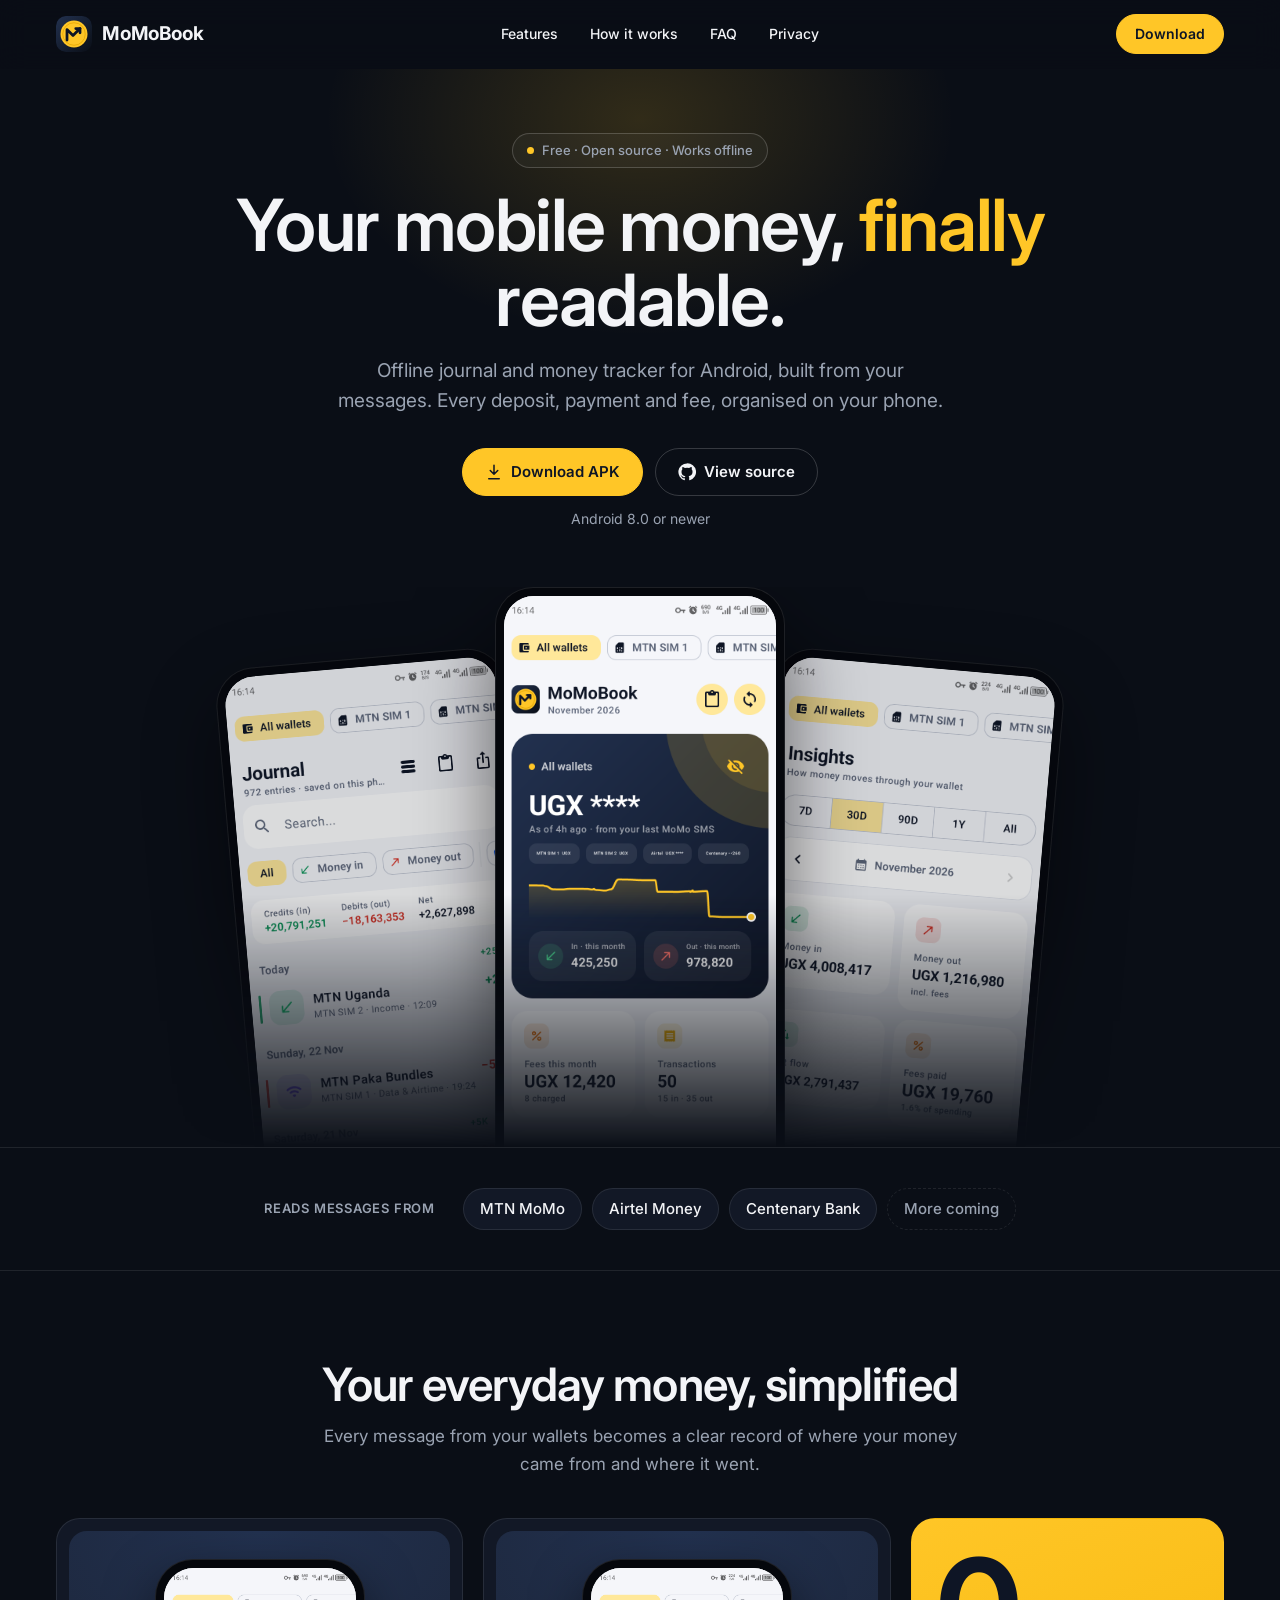
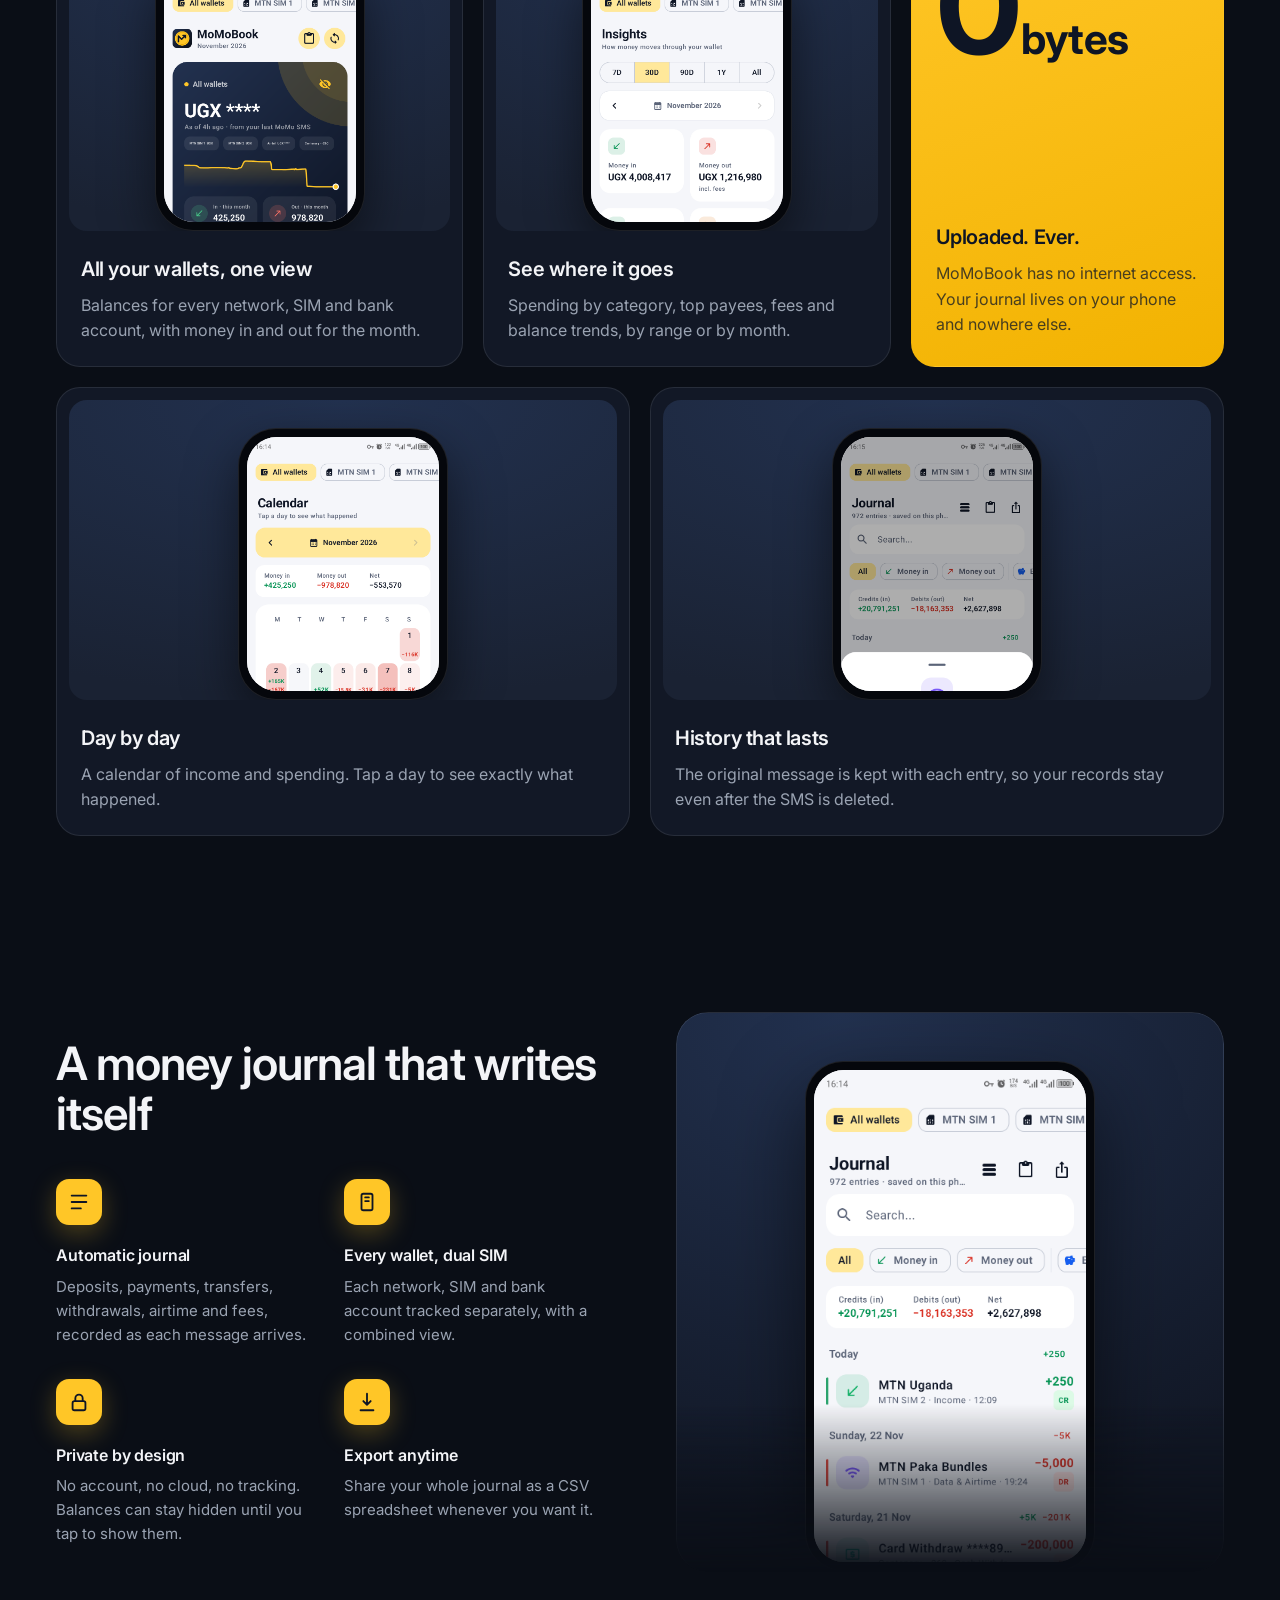
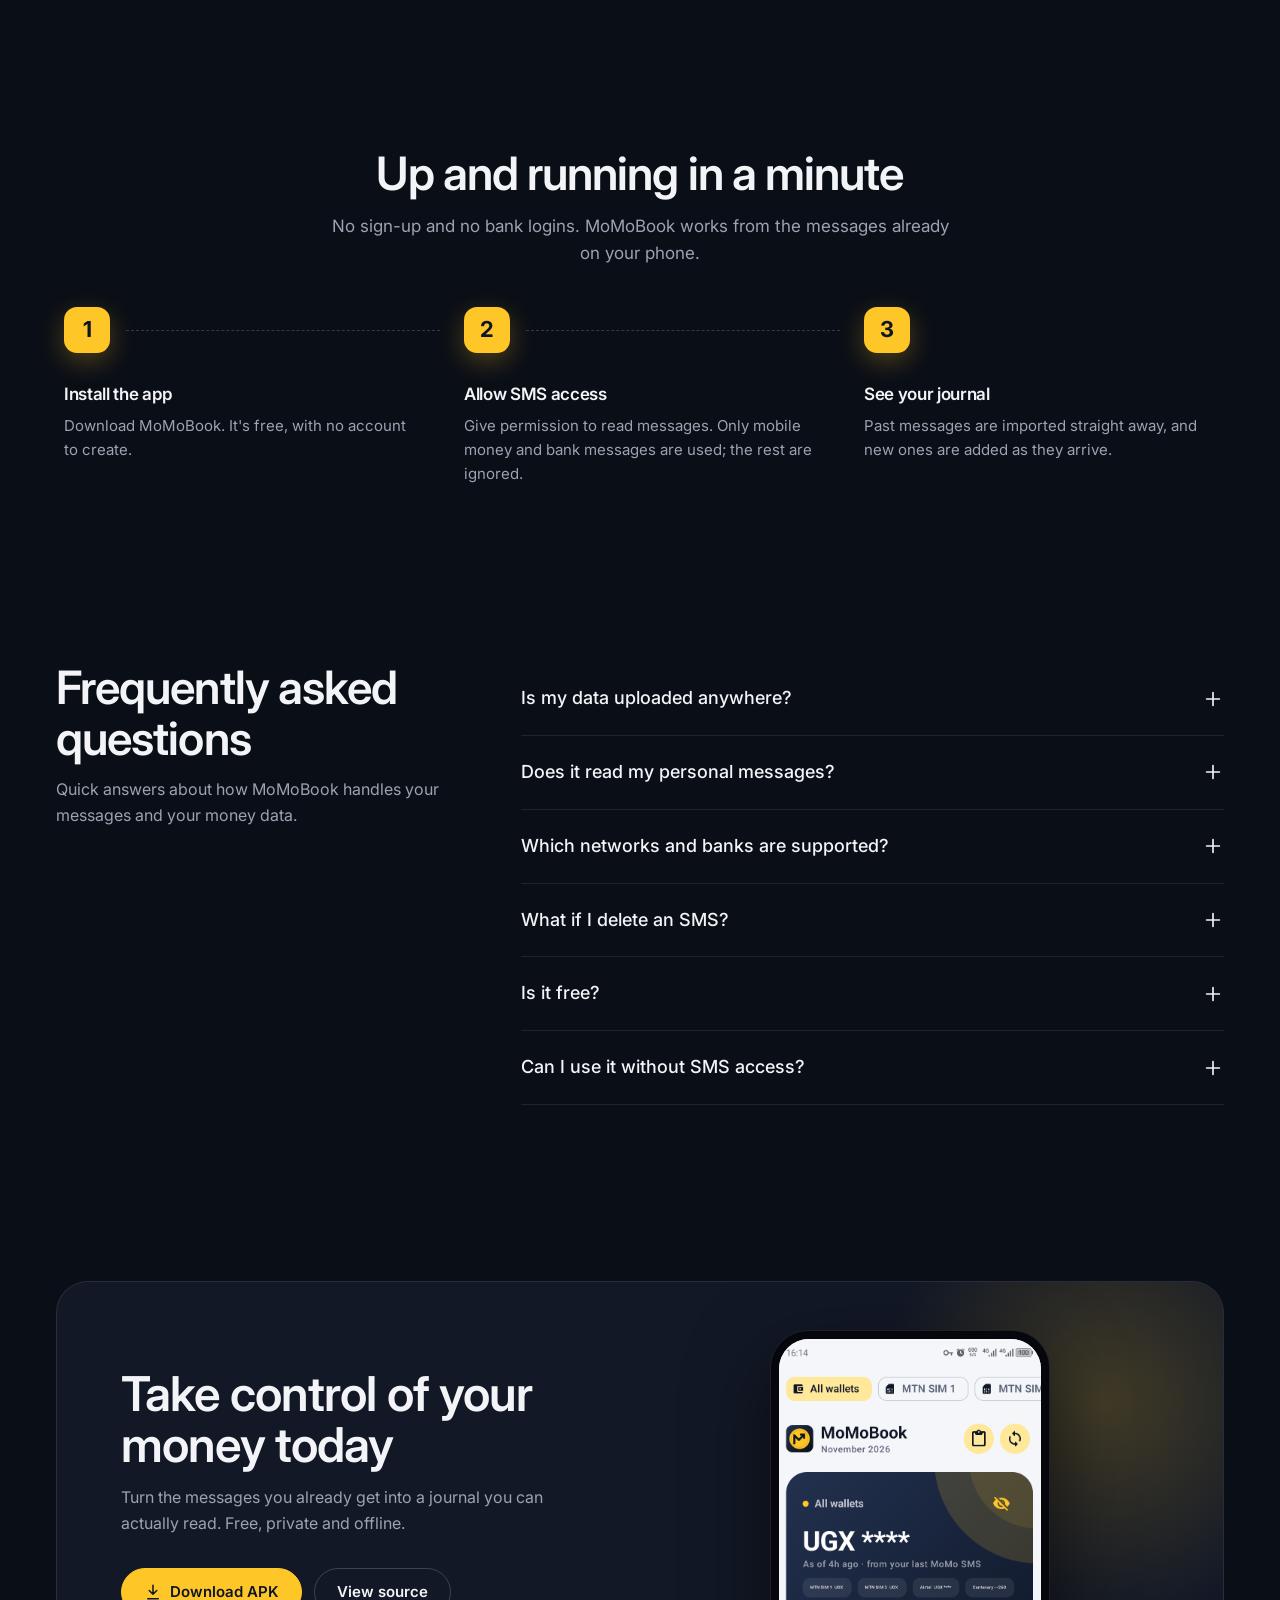
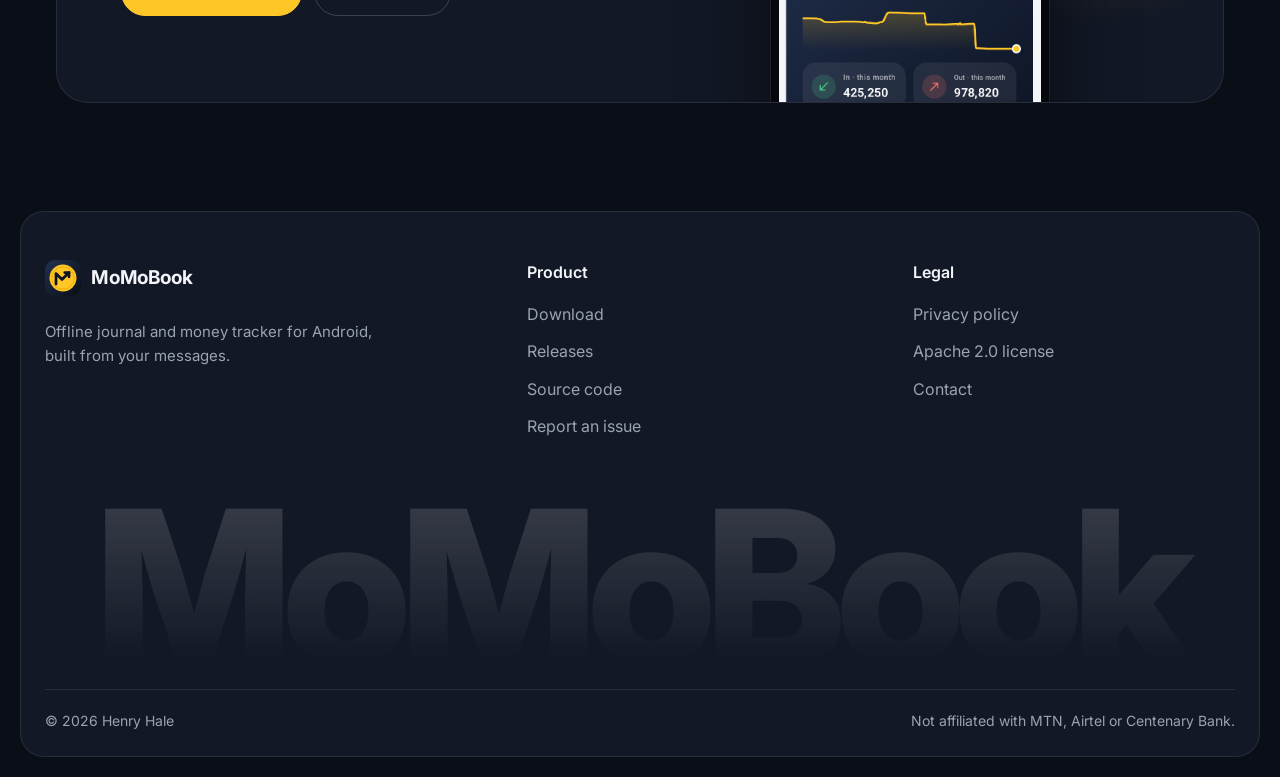
==== docs/index.html @ 5faa2815 "feat(site): add landing page and privacy policy" ====
<!doctype html>
<html lang="en">
<head>
  <meta charset="utf-8">
  <meta name="viewport" content="width=device-width, initial-scale=1">
  <title>MoMoBook: offline money tracker for Android</title>
  <meta name="description" content="Offline journal and money tracker for Android, built from your mobile money and bank messages.">
  <link rel="canonical" href="https://henryhale.github.io/momobook/">

  <!-- Open Graph -->
  <meta property="og:type" content="website">
  <meta property="og:site_name" content="MoMoBook">
  <meta property="og:url" content="https://henryhale.github.io/momobook/">
  <meta property="og:title" content="MoMoBook: offline money tracker for Android">
  <meta property="og:description" content="Offline journal and money tracker for Android, built from your messages.">
  <meta property="og:image" content="https://henryhale.github.io/momobook/screenshots/home.png">
  <meta property="og:image:width" content="720">
  <meta property="og:image:height" content="1612">
  <meta property="og:image:alt" content="MoMoBook home screen showing wallet balances">
  <meta property="og:locale" content="en_US">

  <!-- Twitter / X -->
  <meta name="twitter:card" content="summary">
  <meta name="twitter:title" content="MoMoBook: offline money tracker for Android">
  <meta name="twitter:description" content="Offline journal and money tracker for Android, built from your messages.">
  <meta name="twitter:image" content="https://henryhale.github.io/momobook/screenshots/home.png">
  <meta name="twitter:image:alt" content="MoMoBook home screen showing wallet balances">

  <meta name="theme-color" content="#0A0E16">
  <link rel="icon" href="logo.svg" type="image/svg+xml">
  <link rel="preconnect" href="https://fonts.googleapis.com">
  <link rel="preconnect" href="https://fonts.gstatic.com" crossorigin>
  <link rel="stylesheet" href="https://fonts.googleapis.com/css2?family=Inter:wght@400;500;600;700;800&display=swap">
  <link rel="stylesheet" href="style.css">
</head>
<body>
  <header class="site-head" id="top">
    <div class="wrap">
      <a class="brand" href="./">
        <img src="logo.svg" alt="">
        <b>MoMoBook</b>
      </a>
      <nav class="site-nav" aria-label="Main">
        <a href="#features">Features</a>
        <a href="#how">How it works</a>
        <a href="#faq">FAQ</a>
        <a href="privacy.html">Privacy</a>
      </nav>
      <a class="btn primary sm" href="https://github.com/henryhale/momobook/releases/latest">Download</a>
    </div>
  </header>

  <main>
    <!-- Hero -->
    <section class="hero">
      <div class="wrap">
        <span class="eyebrow"><i></i>Free · Open source · Works offline</span>
        <h1>Your mobile money, <span class="accent">finally</span> readable.</h1>
        <p class="lead">Offline journal and money tracker for Android, built from your messages. Every deposit, payment and fee, organised on your phone.</p>
        <div class="actions">
          <a class="btn primary" href="https://github.com/henryhale/momobook/releases/latest">
            <svg viewBox="0 0 24 24" fill="none" stroke="currentColor" stroke-width="2" stroke-linecap="round" stroke-linejoin="round" aria-hidden="true"><path d="M12 3v12m0 0-5-5m5 5 5-5M5 21h14"/></svg>
            Download APK
          </a>
          <a class="btn" href="https://github.com/henryhale/momobook">
            <svg viewBox="0 0 24 24" fill="currentColor" aria-hidden="true"><path d="M12 .5a11.5 11.5 0 0 0-3.64 22.41c.58.1.79-.25.79-.56v-2c-3.2.7-3.88-1.37-3.88-1.37-.52-1.33-1.28-1.69-1.28-1.69-1.05-.71.08-.7.08-.7 1.16.08 1.77 1.19 1.77 1.19 1.03 1.77 2.7 1.26 3.36.96.1-.75.4-1.26.73-1.55-2.55-.29-5.24-1.28-5.24-5.68 0-1.25.45-2.28 1.18-3.08-.12-.29-.51-1.46.11-3.04 0 0 .97-.31 3.17 1.18a11 11 0 0 1 5.77 0c2.2-1.49 3.17-1.18 3.17-1.18.62 1.58.23 2.75.11 3.04.74.8 1.18 1.83 1.18 3.08 0 4.41-2.7 5.38-5.26 5.67.41.36.78 1.06.78 2.14v3.17c0 .31.21.67.8.56A11.5 11.5 0 0 0 12 .5Z"/></svg>
            View source
          </a>
        </div>
        <p class="note">Android 8.0 or newer</p>

        <div class="hero-phones" aria-hidden="true">
          <div class="phone side l"><img src="screenshots/journal.png" alt=""></div>
          <div class="phone center"><img src="screenshots/home.png" alt=""></div>
          <div class="phone side r"><img src="screenshots/insights.png" alt=""></div>
        </div>
      </div>
    </section>

    <!-- Supported channels -->
    <section class="channels" aria-label="Supported message channels">
      <div class="wrap">
        <span class="label">Reads messages from</span>
        <ul>
          <li>MTN MoMo</li>
          <li>Airtel Money</li>
          <li>Centenary Bank</li>
          <li class="soon">More coming</li>
        </ul>
      </div>
    </section>

    <!-- Features -->
    <section id="features">
      <div class="wrap">
        <div class="section-head">
          <h2>Your everyday money, simplified</h2>
          <p>Every message from your wallets becomes a clear record of where your money came from and where it went.</p>
        </div>

        <div class="bento">
          <article class="card">
            <div class="shot"><div class="phone"><img src="screenshots/home.png" alt="Home screen with wallet balances" loading="lazy"></div></div>
            <div class="body">
              <h3>All your wallets, one view</h3>
              <p>Balances for every network, SIM and bank account, with money in and out for the month.</p>
            </div>
          </article>
          <article class="card">
            <div class="shot"><div class="phone"><img src="screenshots/insights.png" alt="Spending insights" loading="lazy"></div></div>
            <div class="body">
              <h3>See where it goes</h3>
              <p>Spending by category, top payees, fees and balance trends, by range or by month.</p>
            </div>
          </article>
          <article class="card bright">
            <div class="big">0<small>bytes</small></div>
            <div>
              <h3>Uploaded. Ever.</h3>
              <p>MoMoBook has no internet access. Your journal lives on your phone and nowhere else.</p>
            </div>
          </article>

          <div class="row2">
            <article class="card">
              <div class="shot"><div class="phone"><img src="screenshots/calendar.png" alt="Calendar of daily income and expenses" loading="lazy"></div></div>
              <div class="body">
                <h3>Day by day</h3>
                <p>A calendar of income and spending. Tap a day to see exactly what happened.</p>
              </div>
            </article>
            <article class="card">
              <div class="shot"><div class="phone"><img src="screenshots/detail.png" alt="Transaction details" loading="lazy"></div></div>
              <div class="body">
                <h3>History that lasts</h3>
                <p>The original message is kept with each entry, so your records stay even after the SMS is deleted.</p>
              </div>
            </article>
          </div>
        </div>
      </div>
    </section>

    <!-- Control center -->
    <section>
      <div class="wrap split">
        <div>
          <h2>A money journal that writes itself</h2>
          <div class="icon-grid">
            <article>
              <span class="ico"><svg viewBox="0 0 24 24" fill="none" stroke="currentColor" stroke-width="2" stroke-linecap="round" stroke-linejoin="round" aria-hidden="true"><path d="M4 5h16M4 12h16M4 19h10"/></svg></span>
              <h3>Automatic journal</h3>
              <p>Deposits, payments, transfers, withdrawals, airtime and fees, recorded as each message arrives.</p>
            </article>
            <article>
              <span class="ico"><svg viewBox="0 0 24 24" fill="none" stroke="currentColor" stroke-width="2" stroke-linecap="round" stroke-linejoin="round" aria-hidden="true"><rect x="6" y="3" width="12" height="18" rx="2"/><path d="M10 7h4M10 11h4"/></svg></span>
              <h3>Every wallet, dual SIM</h3>
              <p>Each network, SIM and bank account tracked separately, with a combined view.</p>
            </article>
            <article>
              <span class="ico"><svg viewBox="0 0 24 24" fill="none" stroke="currentColor" stroke-width="2" stroke-linecap="round" stroke-linejoin="round" aria-hidden="true"><rect x="5" y="11" width="14" height="10" rx="2"/><path d="M8 11V8a4 4 0 0 1 8 0v3"/></svg></span>
              <h3>Private by design</h3>
              <p>No account, no cloud, no tracking. Balances can stay hidden until you tap to show them.</p>
            </article>
            <article>
              <span class="ico"><svg viewBox="0 0 24 24" fill="none" stroke="currentColor" stroke-width="2" stroke-linecap="round" stroke-linejoin="round" aria-hidden="true"><path d="M12 3v12m0 0-4-4m4 4 4-4M5 21h14"/></svg></span>
              <h3>Export anytime</h3>
              <p>Share your whole journal as a CSV spreadsheet whenever you want it.</p>
            </article>
          </div>
        </div>
        <div class="visual" aria-hidden="true">
          <div class="phone"><img src="screenshots/journal.png" alt="" loading="lazy"></div>
        </div>
      </div>
    </section>

    <!-- How it works -->
    <section id="how">
      <div class="wrap">
        <div class="section-head">
          <h2>Up and running in a minute</h2>
          <p>No sign-up and no bank logins. MoMoBook works from the messages already on your phone.</p>
        </div>
        <div class="steps">
          <article class="step">
            <div class="num">1</div>
            <h3>Install the app</h3>
            <p>Download MoMoBook. It's free, with no account to create.</p>
          </article>
          <article class="step">
            <div class="num">2</div>
            <h3>Allow SMS access</h3>
            <p>Give permission to read messages. Only mobile money and bank messages are used; the rest are ignored.</p>
          </article>
          <article class="step">
            <div class="num">3</div>
            <h3>See your journal</h3>
            <p>Past messages are imported straight away, and new ones are added as they arrive.</p>
          </article>
        </div>
      </div>
    </section>

    <!-- FAQ -->
    <section id="faq">
      <div class="wrap faq">
        <div class="intro">
          <h2>Frequently asked questions</h2>
          <p>Quick answers about how MoMoBook handles your messages and your money data.</p>
        </div>
        <div>
          <details>
            <summary>Is my data uploaded anywhere?<svg class="plus" viewBox="0 0 24 24" fill="none" stroke="currentColor" stroke-width="1.8" stroke-linecap="round" aria-hidden="true"><path d="M12 5v14M5 12h14"/></svg></summary>
            <p>No. MoMoBook doesn't request internet access, so it can't send anything anywhere. Your journal is stored only in the app's private storage on your phone. See the <a href="privacy.html">privacy policy</a>.</p>
          </details>
          <details>
            <summary>Does it read my personal messages?<svg class="plus" viewBox="0 0 24 24" fill="none" stroke="currentColor" stroke-width="1.8" stroke-linecap="round" aria-hidden="true"><path d="M12 5v14M5 12h14"/></svg></summary>
            <p>Only transaction messages from supported mobile money and bank senders are saved. Everything else is skipped and never stored.</p>
          </details>
          <details>
            <summary>Which networks and banks are supported?<svg class="plus" viewBox="0 0 24 24" fill="none" stroke="currentColor" stroke-width="1.8" stroke-linecap="round" aria-hidden="true"><path d="M12 5v14M5 12h14"/></svg></summary>
            <p>MTN MoMo, Airtel Money and Centenary Bank, using the message formats from Uganda (UGX). More channels and countries are planned. To request one, <a href="https://github.com/henryhale/momobook/issues">open an issue</a> with a few sample messages, with personal details removed.</p>
          </details>
          <details>
            <summary>What if I delete an SMS?<svg class="plus" viewBox="0 0 24 24" fill="none" stroke="currentColor" stroke-width="1.8" stroke-linecap="round" aria-hidden="true"><path d="M12 5v14M5 12h14"/></svg></summary>
            <p>Your journal keeps its own copy of each transaction message, so the entry stays even after the SMS is gone.</p>
          </details>
          <details>
            <summary>Is it free?<svg class="plus" viewBox="0 0 24 24" fill="none" stroke="currentColor" stroke-width="1.8" stroke-linecap="round" aria-hidden="true"><path d="M12 5v14M5 12h14"/></svg></summary>
            <p>Yes. MoMoBook is free and open source under the Apache 2.0 license, with no ads.</p>
          </details>
          <details>
            <summary>Can I use it without SMS access?<svg class="plus" viewBox="0 0 24 24" fill="none" stroke="currentColor" stroke-width="1.8" stroke-linecap="round" aria-hidden="true"><path d="M12 5v14M5 12h14"/></svg></summary>
            <p>Yes. You can paste the text of a message into the app yourself and it will be added to your journal.</p>
          </details>
        </div>
      </div>
    </section>

    <!-- CTA -->
    <section>
      <div class="wrap">
        <div class="cta">
          <div class="text">
            <h2>Take control of your money today</h2>
            <p>Turn the messages you already get into a journal you can actually read. Free, private and offline.</p>
            <div class="actions">
              <a class="btn primary" href="https://github.com/henryhale/momobook/releases/latest">
                <svg viewBox="0 0 24 24" fill="none" stroke="currentColor" stroke-width="2" stroke-linecap="round" stroke-linejoin="round" aria-hidden="true"><path d="M12 3v12m0 0-5-5m5 5 5-5M5 21h14"/></svg>
                Download APK
              </a>
              <a class="btn" href="https://github.com/henryhale/momobook">View source</a>
            </div>
          </div>
          <div class="visual" aria-hidden="true">
            <div class="phone"><img src="screenshots/home.png" alt="" loading="lazy"></div>
          </div>
        </div>
      </div>
    </section>
  </main>

  <footer class="site-foot">
    <div class="inner">
      <div class="foot-top">
        <div class="about">
          <a class="brand" href="./"><img src="logo.svg" alt=""><b>MoMoBook</b></a>
          <p>Offline journal and money tracker for Android, built from your messages.</p>
        </div>
        <div>
          <h4>Product</h4>
          <nav aria-label="Product">
            <a href="https://github.com/henryhale/momobook/releases/latest">Download</a>
            <a href="https://github.com/henryhale/momobook/releases">Releases</a>
            <a href="https://github.com/henryhale/momobook">Source code</a>
            <a href="https://github.com/henryhale/momobook/issues">Report an issue</a>
          </nav>
        </div>
        <div>
          <h4>Legal</h4>
          <nav aria-label="Legal">
            <a href="privacy.html">Privacy policy</a>
            <a href="https://github.com/henryhale/momobook/blob/main/LICENSE">Apache 2.0 license</a>
            <a href="https://henryhale.github.io/contact">Contact</a>
          </nav>
        </div>
      </div>
      <div class="wordmark" aria-hidden="true">MoMoBook</div>
      <div class="foot-bottom">
        <span>© 2026 Henry Hale</span>
        <span>Not affiliated with MTN, Airtel or Centenary Bank.</span>
      </div>
    </div>
  </footer>

  <script>
    // Header gets a hairline border once the page scrolls.
    (function () {
      var head = document.querySelector('.site-head');
      function onScroll() { head.classList.toggle('scrolled', window.scrollY > 8); }
      window.addEventListener('scroll', onScroll, { passive: true });
      onScroll();
    })();
  </script>
</body>
</html>
---- docs/style.css ----
/* MoMoBook site: shared styles for index.html and privacy.html. Dark only. */
:root {
  --yellow: #FFC627;
  --yellow-soft: #FFD24F;
  --yellow-deep: #E5A600;
  --ink: #0E1525;
  --navy: #22314F;
  --bg: #0A0E16;
  --surface: #121826;
  --surface-2: #1A2233;
  --line: rgba(255, 255, 255, .09);
  --line-strong: rgba(255, 255, 255, .18);
  --text: #F3F4F7;
  --muted: #9AA3B2;
  --radius: 24px;
  color-scheme: dark;
}

* { box-sizing: border-box; }
html { -webkit-text-size-adjust: 100%; scroll-behavior: smooth; scroll-padding-top: 84px; }
body {
  margin: 0;
  font: 16px/1.6 "Inter", sans-serif;
  background: var(--bg);
  color: var(--text);
  -webkit-font-smoothing: antialiased;
}
a { color: inherit; }
img { display: block; max-width: 100%; }
h1, h2, h3 { margin: 0; font-weight: 600; letter-spacing: -0.02em; }
p { margin: 0; }
.wrap { max-width: 1200px; margin: 0 auto; padding: 0 16px; }
.accent { color: var(--yellow); }
.muted { color: var(--muted); }

/* ---------- Buttons ---------- */
.btn {
  display: inline-flex; align-items: center; justify-content: center; gap: 8px;
  height: 48px; padding: 0 22px; border-radius: 999px;
  font-weight: 600; font-size: 15px; text-decoration: none; white-space: nowrap;
  border: 1px solid var(--line-strong); color: var(--text); background: transparent;
  transition: background .2s, border-color .2s, color .2s;
}
.btn svg { width: 18px; height: 18px; flex: none; }
.btn:hover { border-color: var(--text); }
.btn.primary { background: var(--yellow); border-color: var(--yellow); color: var(--ink); }
.btn.primary:hover { background: var(--yellow-soft); border-color: var(--yellow-soft); }
.btn.sm { height: 40px; padding: 0 18px; font-size: 14px; }

/* ---------- Header ---------- */
.site-head {
  position: sticky; top: 0; z-index: 50;
  background: rgba(10, 14, 22, .78); backdrop-filter: blur(14px); -webkit-backdrop-filter: blur(14px);
  border-bottom: 1px solid transparent;
}
.site-head.scrolled { border-bottom-color: var(--line); }
.site-head .wrap { display: flex; align-items: center; justify-content: space-between; gap: 16px; height: 68px; }
.brand { display: inline-flex; align-items: center; gap: 10px; text-decoration: none; }
.brand img { width: 36px; height: 36px; border-radius: 10px; }
.brand b { font-size: 19px; letter-spacing: -0.01em; }
.site-nav { display: none; gap: 4px; }
.site-nav a { padding: 10px 14px; font-size: 14px; font-weight: 500; text-decoration: none; color: var(--text); border-radius: 999px; }
.site-nav a:hover, .site-nav a[aria-current="page"] { color: var(--yellow); }
@media (min-width: 820px) { .site-nav { display: flex; } }

/* ---------- Sections ---------- */
section { padding: 56px 0; }
@media (min-width: 960px) { section { padding: 88px 0; } }
.section-head { max-width: 640px; margin: 0 auto 40px; text-align: center; }
.section-head h2 { font-size: clamp(30px, 4.4vw, 46px); line-height: 1.1; margin-bottom: 14px; }
.section-head p { color: var(--muted); font-size: 17px; }
.eyebrow {
  display: inline-flex; align-items: center; gap: 8px; margin-bottom: 20px;
  padding: 6px 14px; border-radius: 999px; font-size: 13px; font-weight: 500;
  border: 1px solid var(--line-strong); color: var(--muted); background: rgba(255, 255, 255, .03);
}
.eyebrow i { width: 7px; height: 7px; border-radius: 50%; background: var(--yellow); }

/* ---------- Hero ---------- */
.hero { padding-top: 64px; padding-bottom: 0; text-align: center; position: relative; overflow: hidden; }
.hero::before {
  content: ""; position: absolute; left: 50%; top: -260px; width: 900px; height: 620px; transform: translateX(-50%);
  background: radial-gradient(closest-side, rgba(255, 198, 39, .16), transparent 70%); pointer-events: none;
}
.hero .wrap { position: relative; }
.hero h1 { font-size: clamp(40px, 7vw, 72px); line-height: 1.04; max-width: 900px; margin: 0 auto 18px; }
.hero .lead { max-width: 620px; margin: 0 auto; font-size: clamp(17px, 2vw, 19px); color: var(--muted); }
.hero .actions { display: flex; gap: 12px; justify-content: center; flex-wrap: wrap; margin: 32px 0 12px; }
.hero .note { font-size: 14px; color: var(--muted); }

/* Three phones; the side ones peek out from behind the centre one. Fades into the page at the bottom. */
.hero-phones {
  position: relative; display: flex; justify-content: center; align-items: flex-start;
  margin-top: 56px; height: 470px; overflow: hidden;
  -webkit-mask-image: linear-gradient(#000 55%, transparent);
  mask-image: linear-gradient(#000 55%, transparent);
}
.hero-phones .phone { width: 250px; }
.hero-phones .side { display: none; }
@media (min-width: 720px) {
  .hero-phones { height: 560px; }
  .hero-phones .phone { width: 290px; }
  .hero-phones .side { display: block; margin-top: 70px; opacity: .85; }
  .hero-phones .side.l { margin-right: -36px; transform: rotate(-5deg); }
  .hero-phones .side.r { margin-left: -36px; transform: rotate(5deg); }
  .hero-phones .center { position: relative; z-index: 2; }
}

/* Phone frame around a screenshot */
.phone {
  flex: none; aspect-ratio: 720 / 1612; padding: 8px; border-radius: 38px;
  background: #05070C; border: 1px solid rgba(255, 255, 255, .1);
  box-shadow: 0 30px 80px rgba(0, 0, 0, .55);
}
.phone img { width: 100%; height: 100%; object-fit: cover; object-position: top; border-radius: 30px; background: #F4F5F8; }

/* ---------- Supported channels strip ---------- */
.channels { padding: 40px 0; border-top: 1px solid var(--line); border-bottom: 1px solid var(--line); }
.channels .wrap { display: flex; flex-wrap: wrap; align-items: center; justify-content: center; gap: 12px 28px; }
.channels .label { font-size: 13px; font-weight: 600; letter-spacing: .06em; text-transform: uppercase; color: var(--muted); }
.channels ul { list-style: none; margin: 0; padding: 0; display: flex; flex-wrap: wrap; justify-content: center; gap: 10px; }
.channels li {
  padding: 8px 16px; border-radius: 999px; font-size: 15px; font-weight: 500;
  background: var(--surface); border: 1px solid var(--line);
}
.channels li.soon { background: transparent; border-style: dashed; color: var(--muted); }

/* ---------- Feature bento ---------- */
.bento { display: grid; gap: 20px; grid-template-columns: 1fr; }
@media (min-width: 760px) { .bento { grid-template-columns: 1fr 1fr; } }
@media (min-width: 1100px) { .bento { grid-template-columns: 1.3fr 1.3fr 1fr; } }
.card {
  background: var(--surface); border: 1px solid var(--line); border-radius: var(--radius);
  padding: 12px; display: flex; flex-direction: column; transition: border-color .2s;
}
.card:hover { border-color: var(--line-strong); }
.card .shot {
  height: 300px; border-radius: 18px; overflow: hidden; position: relative;
  background: radial-gradient(120% 100% at 50% 0%, var(--navy), var(--surface-2));
  display: flex; justify-content: center; padding-top: 28px;
}
.card .shot .phone { width: 210px; height: auto; box-shadow: 0 20px 50px rgba(0, 0, 0, .5); }
.card .body { padding: 22px 12px 10px; }
.card h3 { font-size: 20px; margin-bottom: 8px; }
.card p { color: var(--muted); }

/* The bright card, the site's one loud moment */
.card.bright {
  background: linear-gradient(160deg, var(--yellow) 0%, #F2B200 100%); border-color: transparent; color: var(--ink);
  padding: 28px 24px; justify-content: space-between; min-height: 300px;
}
@media (min-width: 760px) and (max-width: 1099px) { .card.bright { grid-column: span 2; } }
.card.bright .big { font-size: clamp(88px, 12vw, 132px); line-height: .9; font-weight: 700; letter-spacing: -0.05em; }
.card.bright .big small { font-size: .32em; letter-spacing: -0.01em; margin-left: 6px; }
.card.bright h3 { color: var(--ink); }
.card.bright p { color: rgba(14, 21, 37, .75); }

.bento .row2 { display: grid; gap: 20px; grid-template-columns: 1fr; }
@media (min-width: 760px) { .bento .row2 { grid-column: 1 / -1; grid-template-columns: 1fr 1fr; } }

/* ---------- Control center (feature list + phone) ---------- */
.split { display: grid; gap: 48px; align-items: center; }
@media (min-width: 960px) { .split { grid-template-columns: 1fr 1fr; gap: 72px; } }
.split h2 { font-size: clamp(30px, 4.4vw, 46px); line-height: 1.1; margin-bottom: 40px; }
.icon-grid { display: grid; gap: 32px 28px; }
@media (min-width: 560px) { .icon-grid { grid-template-columns: 1fr 1fr; } }
.icon-grid h3 { font-size: 16px; margin: 18px 0 6px; letter-spacing: -0.01em; }
.icon-grid p { font-size: 15px; color: var(--muted); }
.ico {
  width: 46px; height: 46px; border-radius: 13px; display: flex; align-items: center; justify-content: center;
  background: var(--yellow); color: var(--ink); box-shadow: 0 8px 26px rgba(255, 198, 39, .28);
}
.ico svg { width: 22px; height: 22px; }
.split .visual {
  border-radius: 32px; background: radial-gradient(120% 90% at 30% 0%, var(--navy), var(--surface));
  border: 1px solid var(--line); height: 560px; overflow: hidden;
  display: flex; justify-content: center; padding-top: 48px;
  -webkit-mask-image: linear-gradient(#000 70%, transparent); mask-image: linear-gradient(#000 70%, transparent);
}
.split .visual .phone { width: 290px; height: auto; }

/* ---------- Steps ---------- */
.steps { display: grid; gap: 40px; counter-reset: step; }
@media (min-width: 760px) { .steps { grid-template-columns: repeat(3, 1fr); gap: 32px; } }
.step { position: relative; padding: 0 8px; }
.step .num {
  width: 46px; height: 46px; border-radius: 13px; margin-bottom: 28px;
  display: flex; align-items: center; justify-content: center;
  font-size: 22px; font-weight: 700; color: var(--ink); background: var(--yellow);
  box-shadow: 0 8px 26px rgba(255, 198, 39, .28);
}
@media (min-width: 760px) {
  .step:not(:last-child)::after {
    content: ""; position: absolute; top: 23px; left: 70px; right: -16px;
    border-top: 1px dashed var(--line-strong);
  }
}
.step h3 { font-size: 17px; margin-bottom: 6px; }
.step p { color: var(--muted); font-size: 15px; }

/* ---------- FAQ ---------- */
.faq { display: grid; gap: 32px; }
@media (min-width: 960px) { .faq { grid-template-columns: 4fr 7fr; gap: 64px; } }
.faq h2 { font-size: clamp(30px, 4.4vw, 46px); line-height: 1.1; margin-bottom: 14px; }
.faq .intro p { color: var(--muted); }
.faq details { border-bottom: 1px solid var(--line); }
.faq summary {
  list-style: none; cursor: pointer; padding: 22px 0;
  display: flex; justify-content: space-between; align-items: center; gap: 16px;
  font-size: 18px; font-weight: 500;
}
.faq summary::-webkit-details-marker { display: none; }
.faq summary:hover { color: var(--yellow); }
.faq summary .plus { flex: none; width: 22px; height: 22px; transition: transform .2s; }
.faq details[open] summary .plus { transform: rotate(45deg); }
.faq details p { padding: 0 0 22px; color: var(--muted); max-width: 640px; }

/* ---------- CTA ---------- */
.cta {
  position: relative; overflow: hidden; border-radius: 32px;
  background: var(--surface); border: 1px solid var(--line);
  display: grid; gap: 40px; padding: 48px 24px 0;
}
.cta::before {
  content: ""; position: absolute; right: -200px; top: -200px; width: 640px; height: 640px;
  background: radial-gradient(closest-side, rgba(255, 198, 39, .2), transparent 70%); pointer-events: none;
}
.cta > * { position: relative; }
.cta h2 { font-size: clamp(32px, 4.6vw, 48px); line-height: 1.08; margin-bottom: 14px; }
.cta p { color: var(--muted); margin-bottom: 32px; max-width: 460px; }
.cta .actions { display: flex; gap: 12px; flex-wrap: wrap; }
.cta .visual { height: 340px; overflow: hidden; display: flex; justify-content: center; align-items: flex-start; }
.cta .visual .phone { width: 250px; height: auto; }
@media (min-width: 960px) {
  .cta { grid-template-columns: 1fr 1fr; align-items: center; padding: 0 64px; }
  .cta .text { padding: 64px 0; }
  .cta .visual { height: 420px; align-self: end; padding-top: 48px; }
  .cta .visual .phone { width: 280px; }
}

/* ---------- Footer ---------- */
.site-foot { padding: 20px; }
.site-foot .inner {
  max-width: 1240px; margin: 0 auto; border-radius: 24px; overflow: hidden;
  background: var(--surface); border: 1px solid var(--line); padding: 48px 24px 24px;
}
.foot-top { display: grid; gap: 40px; }
@media (min-width: 860px) { .foot-top { grid-template-columns: 1.3fr 1fr 1fr; gap: 64px; } }
.foot-top .about p { color: var(--muted); font-size: 15px; margin-top: 16px; max-width: 360px; }
.foot-top h4 { margin: 0 0 16px; font-size: 16px; font-weight: 600; }
.foot-top nav { display: grid; gap: 12px; }
.foot-top nav a { color: var(--muted); text-decoration: none; }
.foot-top nav a:hover { color: var(--text); }
.wordmark {
  margin: 56px 0 8px; text-align: center; font-weight: 800; letter-spacing: -0.05em; line-height: .85;
  font-size: clamp(64px, 17vw, 230px); user-select: none;
  background: linear-gradient(180deg, rgba(255, 255, 255, .16), rgba(255, 255, 255, 0) 90%);
  -webkit-background-clip: text; background-clip: text; color: transparent;
}
.foot-bottom {
  display: flex; flex-wrap: wrap; justify-content: space-between; gap: 8px 24px;
  font-size: 14px; color: var(--muted); border-top: 1px solid var(--line); padding-top: 20px;
}

/* ---------- Privacy page ---------- */
.doc-hero { padding-bottom: 32px; text-align: center; position: relative; overflow: hidden; }
.doc-hero::before {
  content: ""; position: absolute; left: 50%; top: -280px; width: 800px; height: 560px; transform: translateX(-50%);
  background: radial-gradient(closest-side, rgba(255, 198, 39, .14), transparent 70%); pointer-events: none;
}
.doc-hero .wrap { position: relative; }
.doc-hero h1 { font-size: clamp(38px, 6vw, 60px); line-height: 1.06; max-width: 760px; margin: 0 auto 16px; }
.doc-hero .lead { max-width: 600px; margin: 0 auto; color: var(--muted); font-size: 18px; }
.promises { list-style: none; padding: 0; margin: 32px 0 0; display: flex; flex-wrap: wrap; justify-content: center; gap: 10px; }
.promises li {
  display: inline-flex; align-items: center; gap: 8px; padding: 8px 16px; border-radius: 999px;
  background: var(--surface); border: 1px solid var(--line); font-size: 15px;
}
.promises svg { width: 16px; height: 16px; color: var(--yellow); }
.doc { padding-top: 24px; }
.doc article {
  max-width: 760px; margin: 0 auto; background: var(--surface); border: 1px solid var(--line);
  border-radius: var(--radius); padding: 32px 22px;
}
@media (min-width: 760px) { .doc article { padding: 48px 56px; } }
.doc .updated { font-size: 14px; color: var(--muted); margin-bottom: 20px; }
.doc h2 { font-size: 21px; margin: 36px 0 10px; letter-spacing: -0.01em; }
.doc p, .doc li { color: #C9CED8; line-height: 1.7; }
.doc p + p { margin-top: 12px; }
.doc strong, .doc em { color: var(--text); }
.doc ul { padding-left: 22px; margin: 0; }
.doc li { margin: 6px 0; }
.doc a { color: var(--yellow); text-underline-offset: 3px; }
.doc code { font-size: 14px; background: var(--surface-2); border: 1px solid var(--line); border-radius: 6px; padding: 1px 6px; }

@media (prefers-reduced-motion: reduce) {
  html { scroll-behavior: auto; }
  * { transition: none !important; }
}
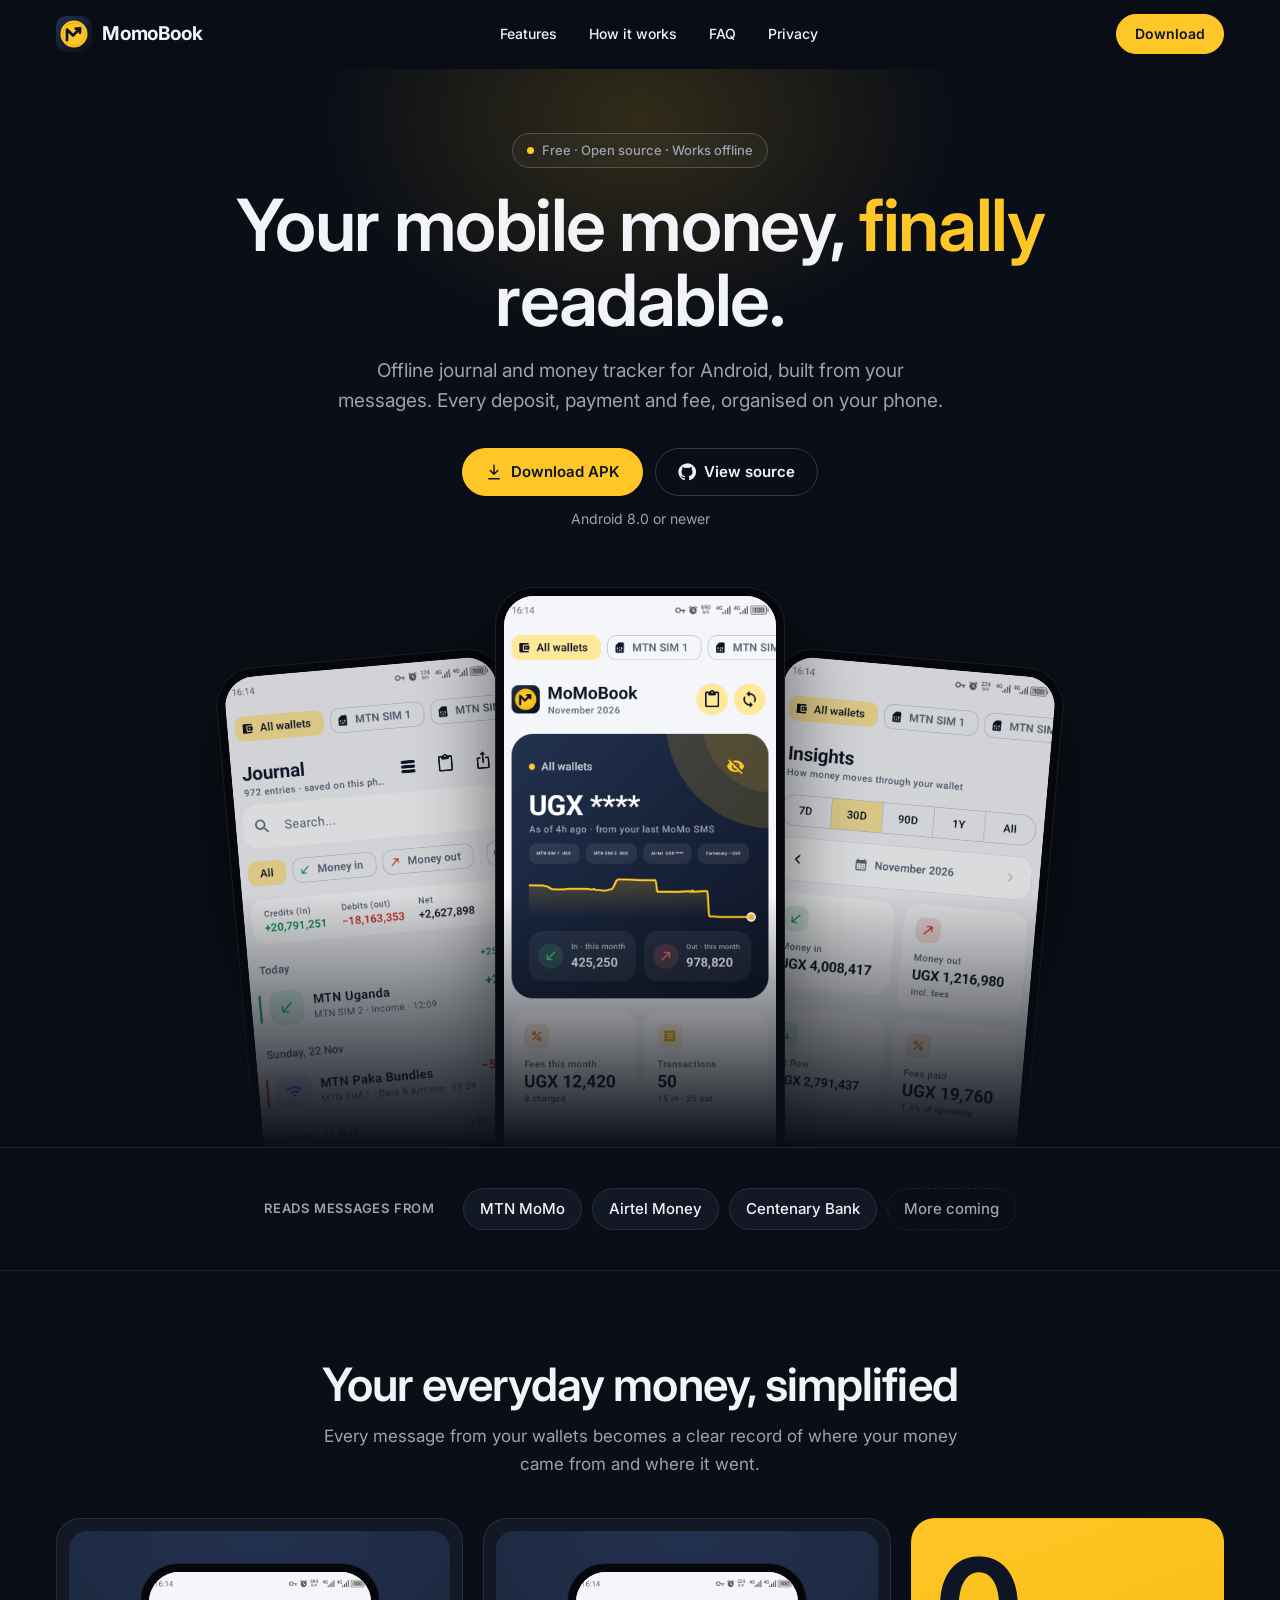
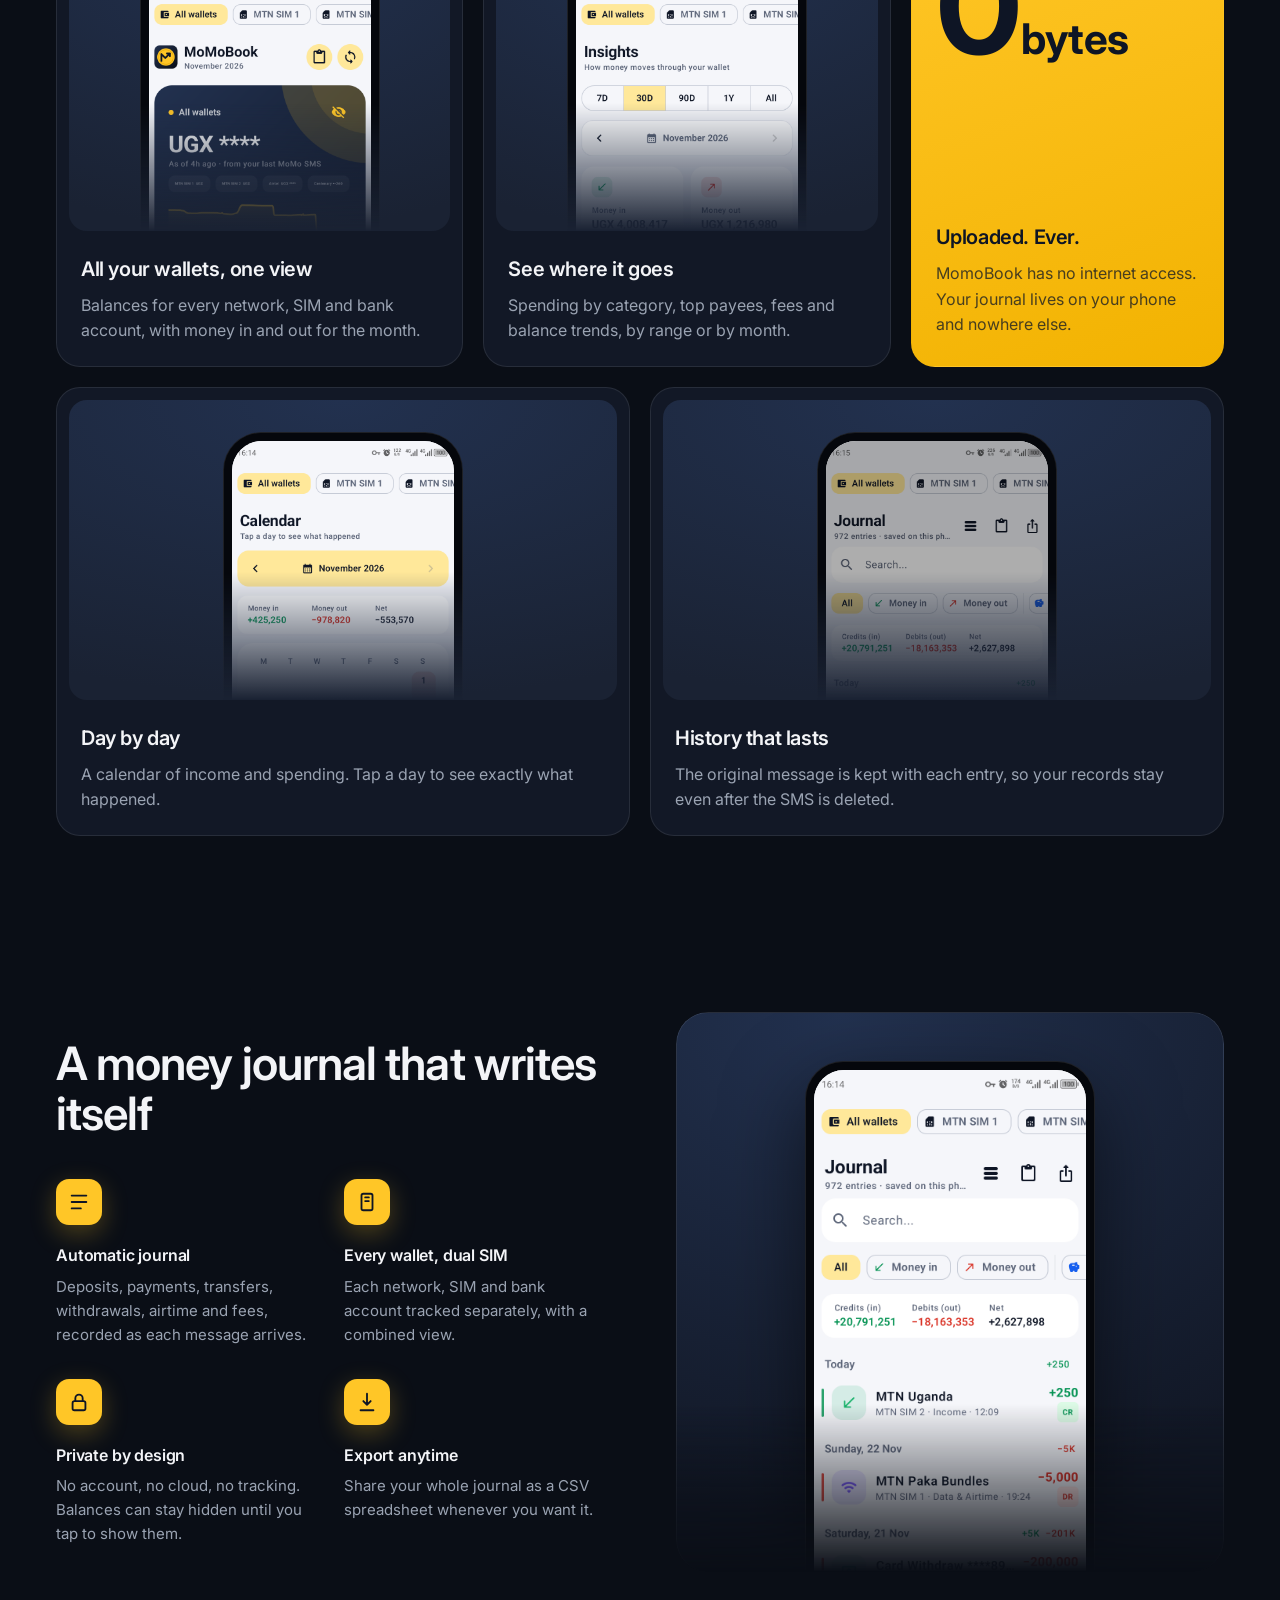
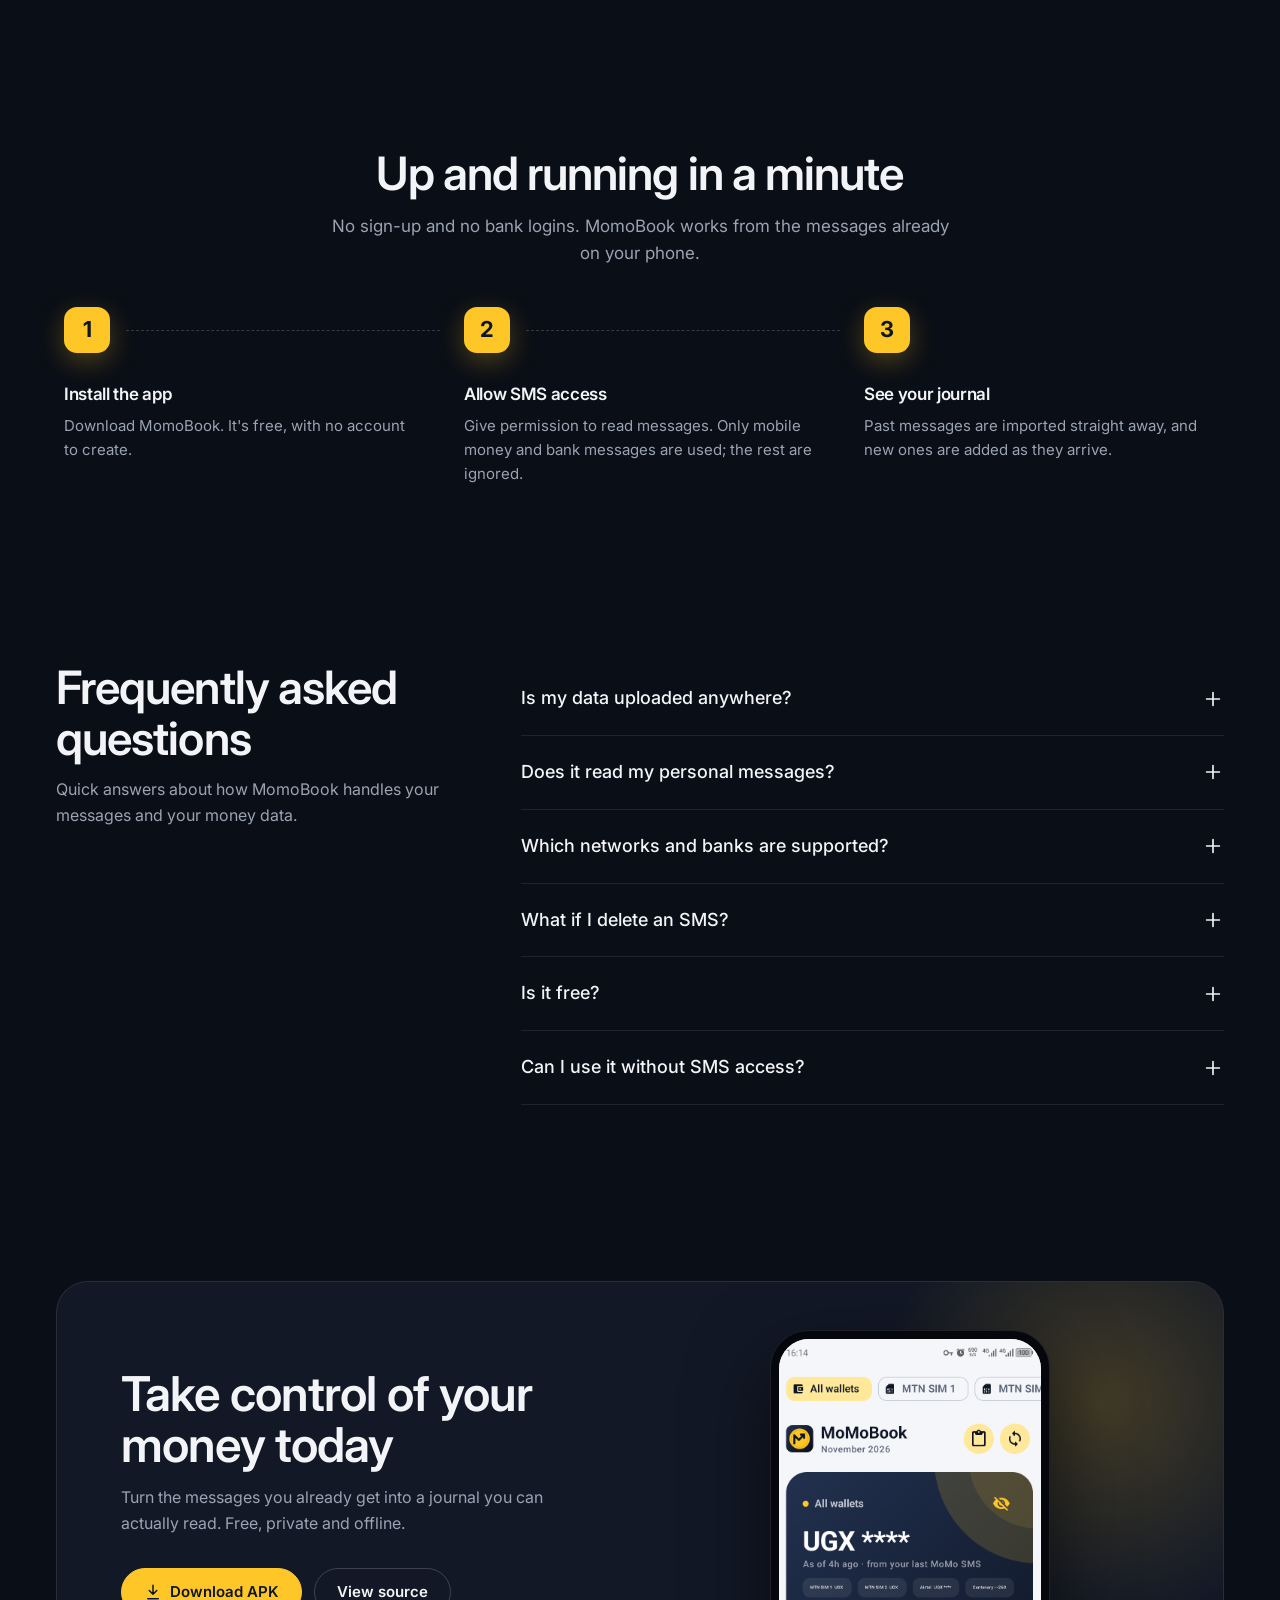
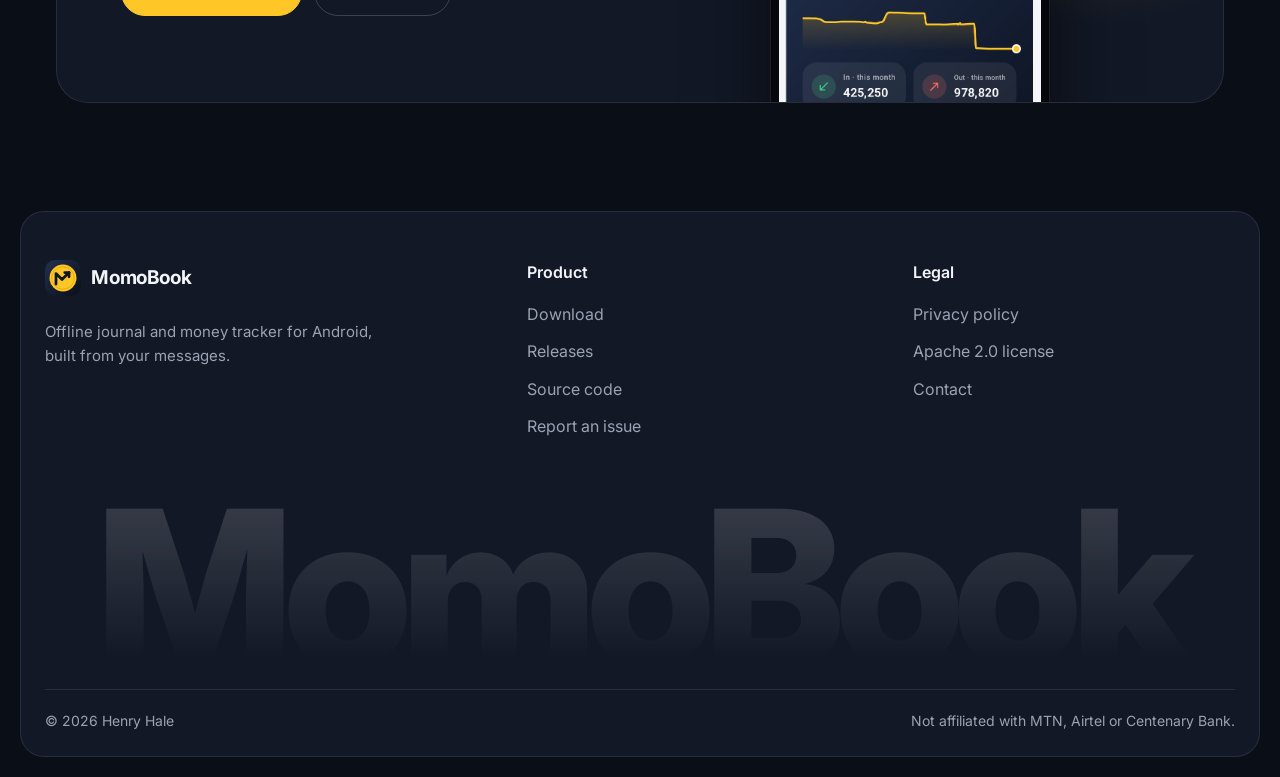
==== commit 6dc45508: "chore: rename MoMoBook to MomoBook" ====
--- a/docs/index.html
+++ b/docs/index.html
@@ -3,28 +3,28 @@
 <head>
   <meta charset="utf-8">
   <meta name="viewport" content="width=device-width, initial-scale=1">
-  <title>MoMoBook: offline money tracker for Android</title>
+  <title>MomoBook: offline money tracker for Android</title>
   <meta name="description" content="Offline journal and money tracker for Android, built from your mobile money and bank messages.">
   <link rel="canonical" href="https://henryhale.github.io/momobook/">
 
   <!-- Open Graph -->
   <meta property="og:type" content="website">
-  <meta property="og:site_name" content="MoMoBook">
+  <meta property="og:site_name" content="MomoBook">
   <meta property="og:url" content="https://henryhale.github.io/momobook/">
-  <meta property="og:title" content="MoMoBook: offline money tracker for Android">
+  <meta property="og:title" content="MomoBook: offline money tracker for Android">
   <meta property="og:description" content="Offline journal and money tracker for Android, built from your messages.">
   <meta property="og:image" content="https://henryhale.github.io/momobook/screenshots/home.png">
   <meta property="og:image:width" content="720">
   <meta property="og:image:height" content="1612">
-  <meta property="og:image:alt" content="MoMoBook home screen showing wallet balances">
+  <meta property="og:image:alt" content="MomoBook home screen showing wallet balances">
   <meta property="og:locale" content="en_US">
 
   <!-- Twitter / X -->
   <meta name="twitter:card" content="summary">
-  <meta name="twitter:title" content="MoMoBook: offline money tracker for Android">
+  <meta name="twitter:title" content="MomoBook: offline money tracker for Android">
   <meta name="twitter:description" content="Offline journal and money tracker for Android, built from your messages.">
   <meta name="twitter:image" content="https://henryhale.github.io/momobook/screenshots/home.png">
-  <meta name="twitter:image:alt" content="MoMoBook home screen showing wallet balances">
+  <meta name="twitter:image:alt" content="MomoBook home screen showing wallet balances">
 
   <meta name="theme-color" content="#0A0E16">
   <link rel="icon" href="logo.svg" type="image/svg+xml">
@@ -38,7 +38,7 @@
     <div class="wrap">
       <a class="brand" href="./">
         <img src="logo.svg" alt="">
-        <b>MoMoBook</b>
+        <b>MomoBook</b>
       </a>
       <nav class="site-nav" aria-label="Main">
         <a href="#features">Features</a>
@@ -117,7 +117,7 @@
             <div class="big">0<small>bytes</small></div>
             <div>
               <h3>Uploaded. Ever.</h3>
-              <p>MoMoBook has no internet access. Your journal lives on your phone and nowhere else.</p>
+              <p>MomoBook has no internet access. Your journal lives on your phone and nowhere else.</p>
             </div>
           </article>
 
@@ -180,13 +180,13 @@
       <div class="wrap">
         <div class="section-head">
           <h2>Up and running in a minute</h2>
-          <p>No sign-up and no bank logins. MoMoBook works from the messages already on your phone.</p>
+          <p>No sign-up and no bank logins. MomoBook works from the messages already on your phone.</p>
         </div>
         <div class="steps">
           <article class="step">
             <div class="num">1</div>
             <h3>Install the app</h3>
-            <p>Download MoMoBook. It's free, with no account to create.</p>
+            <p>Download MomoBook. It's free, with no account to create.</p>
           </article>
           <article class="step">
             <div class="num">2</div>
@@ -207,12 +207,12 @@
       <div class="wrap faq">
         <div class="intro">
           <h2>Frequently asked questions</h2>
-          <p>Quick answers about how MoMoBook handles your messages and your money data.</p>
+          <p>Quick answers about how MomoBook handles your messages and your money data.</p>
         </div>
         <div>
           <details>
             <summary>Is my data uploaded anywhere?<svg class="plus" viewBox="0 0 24 24" fill="none" stroke="currentColor" stroke-width="1.8" stroke-linecap="round" aria-hidden="true"><path d="M12 5v14M5 12h14"/></svg></summary>
-            <p>No. MoMoBook doesn't request internet access, so it can't send anything anywhere. Your journal is stored only in the app's private storage on your phone. See the <a href="privacy.html">privacy policy</a>.</p>
+            <p>No. MomoBook doesn't request internet access, so it can't send anything anywhere. Your journal is stored only in the app's private storage on your phone. See the <a href="privacy.html">privacy policy</a>.</p>
           </details>
           <details>
             <summary>Does it read my personal messages?<svg class="plus" viewBox="0 0 24 24" fill="none" stroke="currentColor" stroke-width="1.8" stroke-linecap="round" aria-hidden="true"><path d="M12 5v14M5 12h14"/></svg></summary>
@@ -228,7 +228,7 @@
           </details>
           <details>
             <summary>Is it free?<svg class="plus" viewBox="0 0 24 24" fill="none" stroke="currentColor" stroke-width="1.8" stroke-linecap="round" aria-hidden="true"><path d="M12 5v14M5 12h14"/></svg></summary>
-            <p>Yes. MoMoBook is free and open source under the Apache 2.0 license, with no ads.</p>
+            <p>Yes. MomoBook is free and open source under the Apache 2.0 license, with no ads.</p>
           </details>
           <details>
             <summary>Can I use it without SMS access?<svg class="plus" viewBox="0 0 24 24" fill="none" stroke="currentColor" stroke-width="1.8" stroke-linecap="round" aria-hidden="true"><path d="M12 5v14M5 12h14"/></svg></summary>
@@ -265,7 +265,7 @@
     <div class="inner">
       <div class="foot-top">
         <div class="about">
-          <a class="brand" href="./"><img src="logo.svg" alt=""><b>MoMoBook</b></a>
+          <a class="brand" href="./"><img src="logo.svg" alt=""><b>MomoBook</b></a>
           <p>Offline journal and money tracker for Android, built from your messages.</p>
         </div>
         <div>
@@ -286,7 +286,7 @@
           </nav>
         </div>
       </div>
-      <div class="wordmark" aria-hidden="true">MoMoBook</div>
+      <div class="wordmark" aria-hidden="true">MomoBook</div>
       <div class="foot-bottom">
         <span>© 2026 Henry Hale</span>
         <span>Not affiliated with MTN, Airtel or Centenary Bank.</span>
--- a/docs/style.css
+++ b/docs/style.css
@@ -1,4 +1,4 @@
-/* MoMoBook site: shared styles for index.html and privacy.html. Dark only. */
+/* MomoBook site: shared styles for index.html and privacy.html. Dark only. */
 :root {
   --yellow: #FFC627;
   --yellow-soft: #FFD24F;
@@ -137,9 +137,13 @@
 .card .shot {
   height: 300px; border-radius: 18px; overflow: hidden; position: relative;
   background: radial-gradient(120% 100% at 50% 0%, var(--navy), var(--surface-2));
-  display: flex; justify-content: center; padding-top: 28px;
-}
-.card .shot .phone { width: 210px; height: auto; box-shadow: 0 20px 50px rgba(0, 0, 0, .5); }
+  display: flex; justify-content: center; align-items: flex-start; padding-top: 32px;
+}
+/* Full-size phone, cropped by the panel's bottom edge and faded out, like the hero. */
+.card .shot .phone {
+  width: 240px; height: auto; box-shadow: 0 20px 50px rgba(0, 0, 0, .5);
+  -webkit-mask-image: linear-gradient(#000 140px, transparent 268px); mask-image: linear-gradient(#000 140px, transparent 268px);
+}
 .card .body { padding: 22px 12px 10px; }
 .card h3 { font-size: 20px; margin-bottom: 8px; }
 .card p { color: var(--muted); }
@@ -174,7 +178,7 @@
 .split .visual {
   border-radius: 32px; background: radial-gradient(120% 90% at 30% 0%, var(--navy), var(--surface));
   border: 1px solid var(--line); height: 560px; overflow: hidden;
-  display: flex; justify-content: center; padding-top: 48px;
+  display: flex; justify-content: center; align-items: flex-start; padding-top: 48px;
   -webkit-mask-image: linear-gradient(#000 70%, transparent); mask-image: linear-gradient(#000 70%, transparent);
 }
 .split .visual .phone { width: 290px; height: auto; }
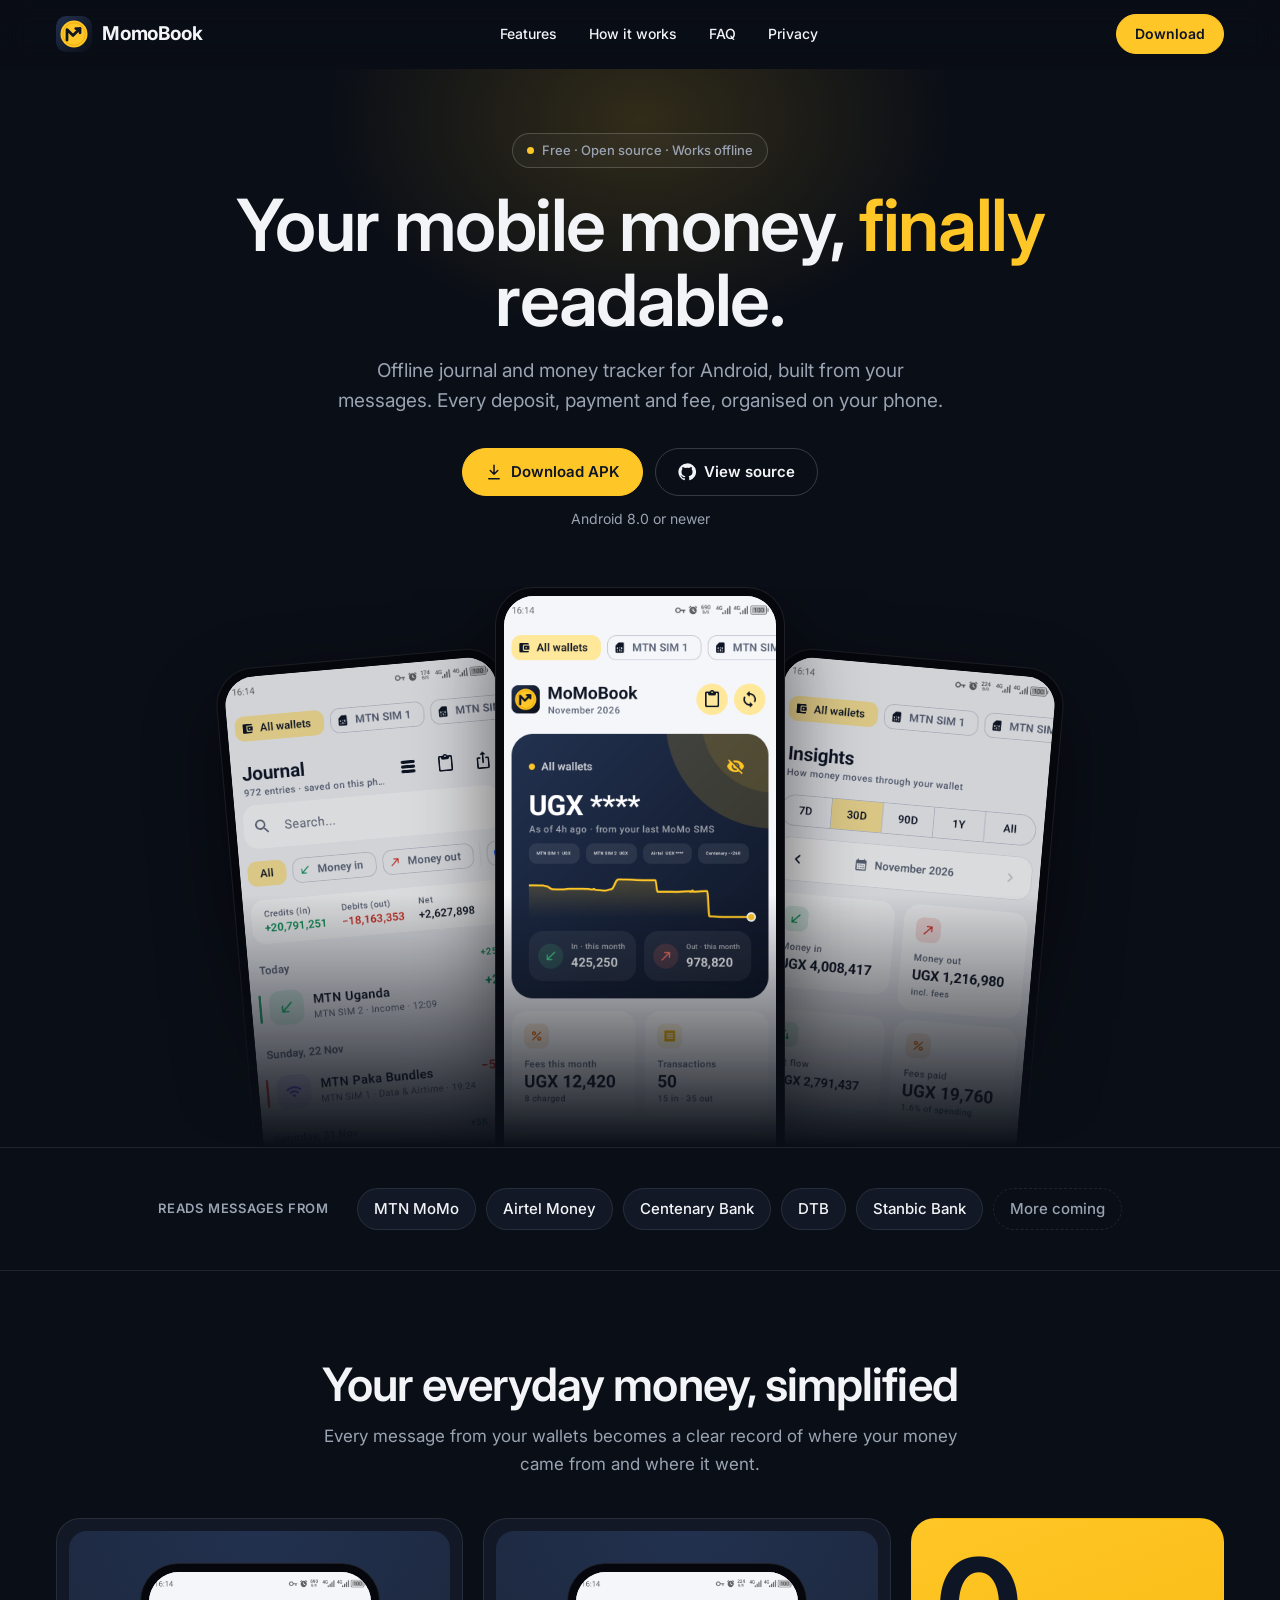
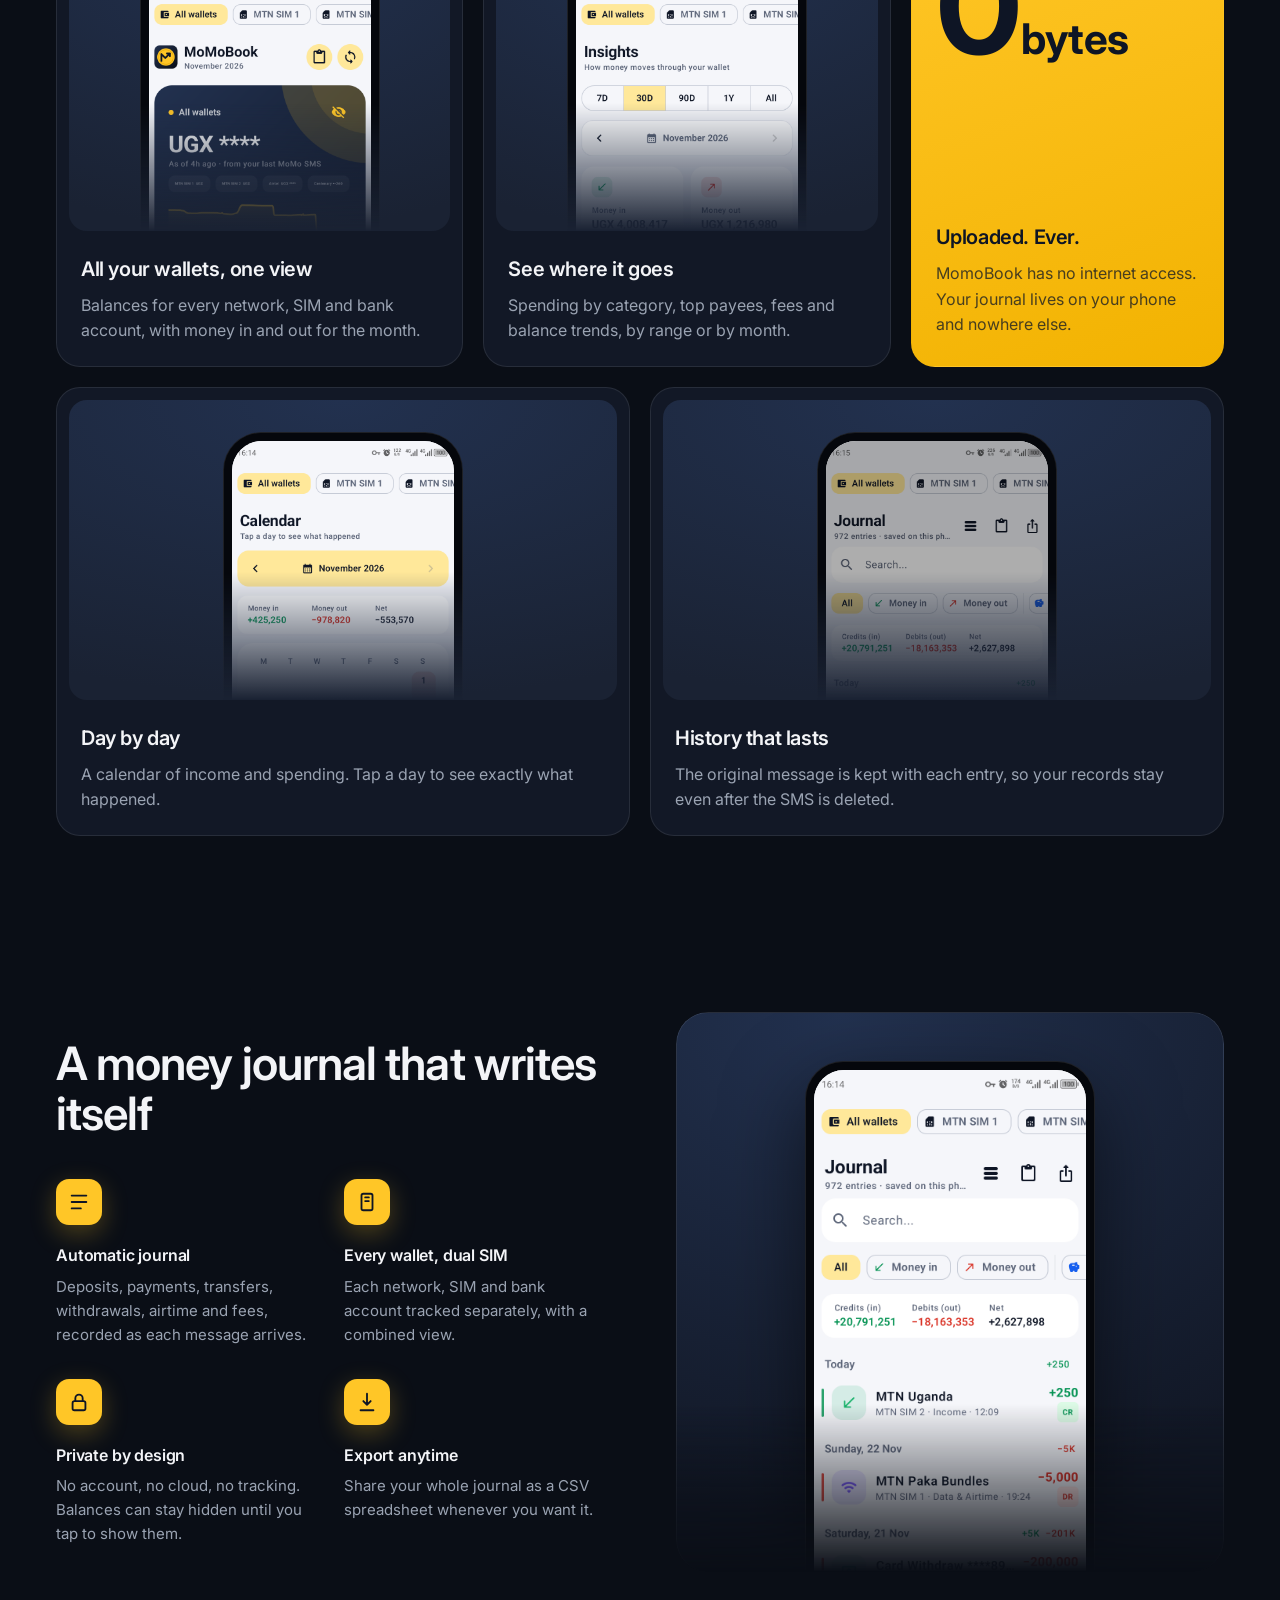
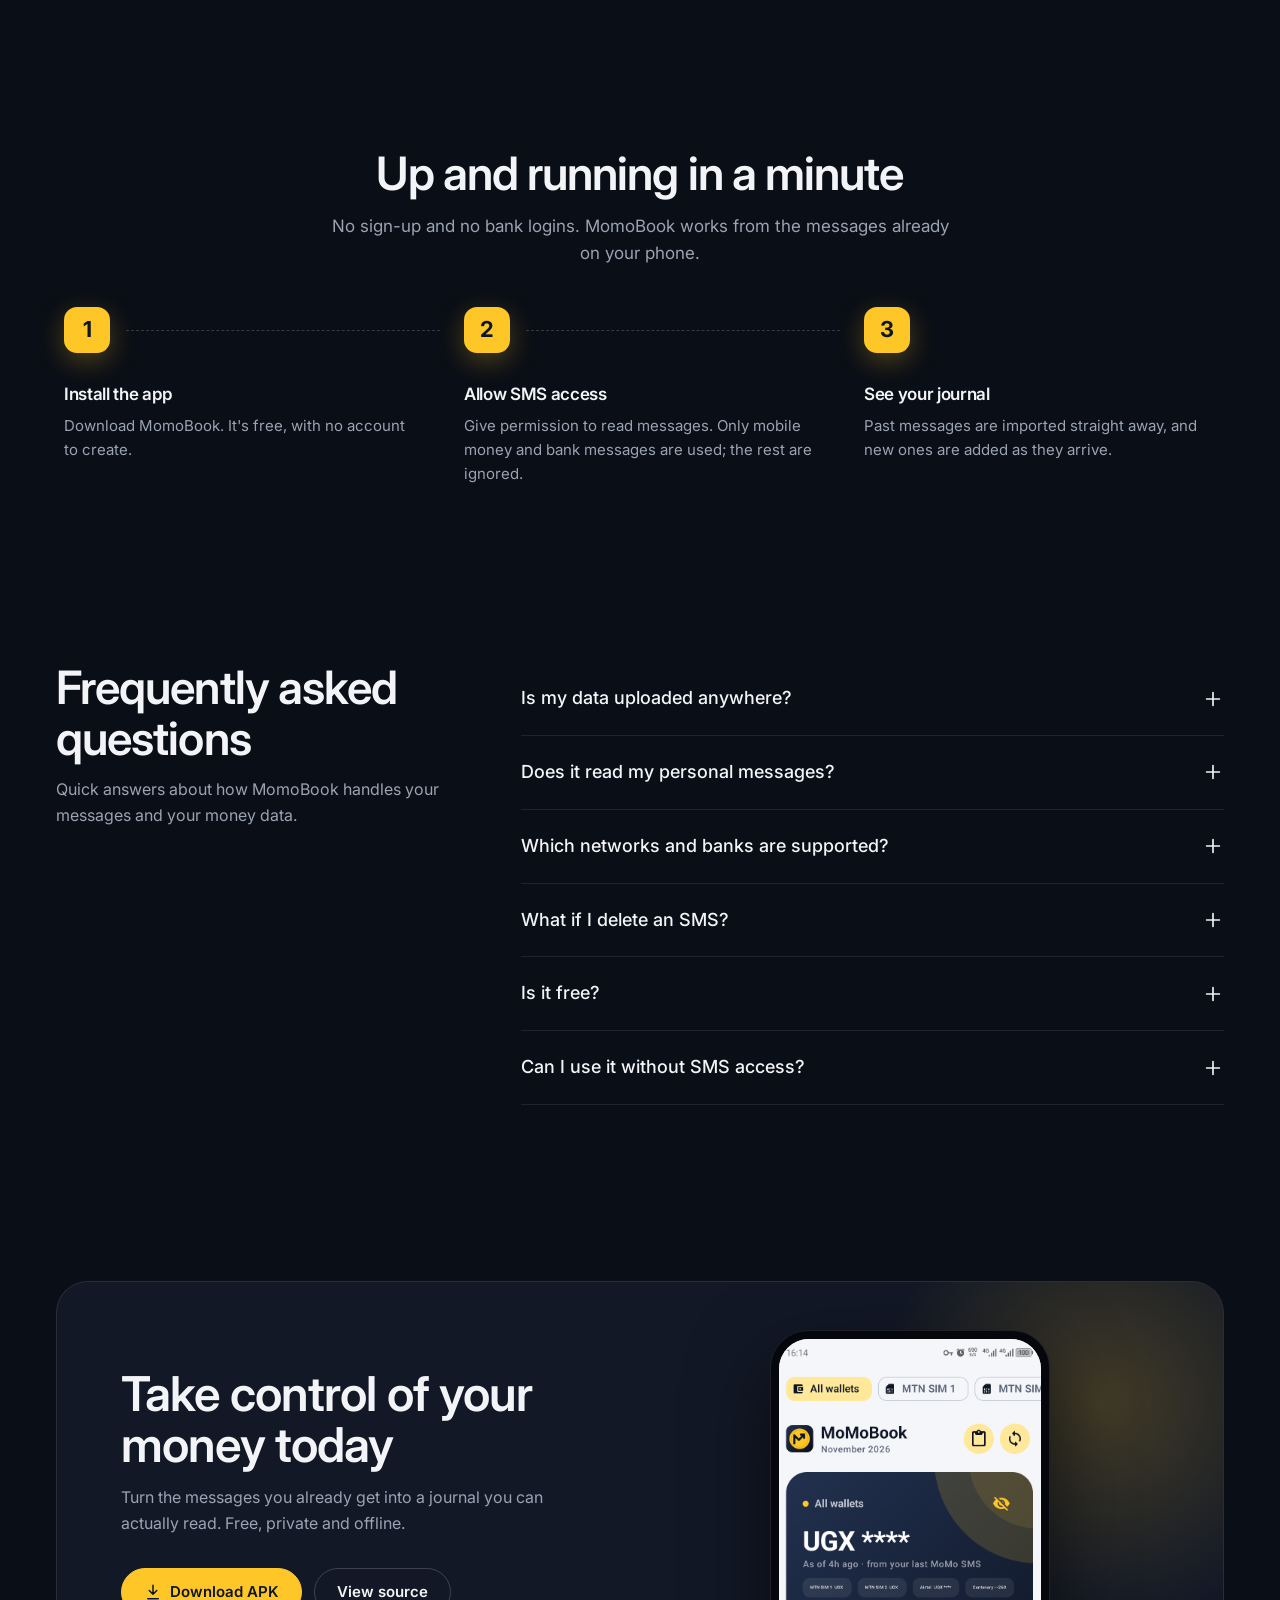
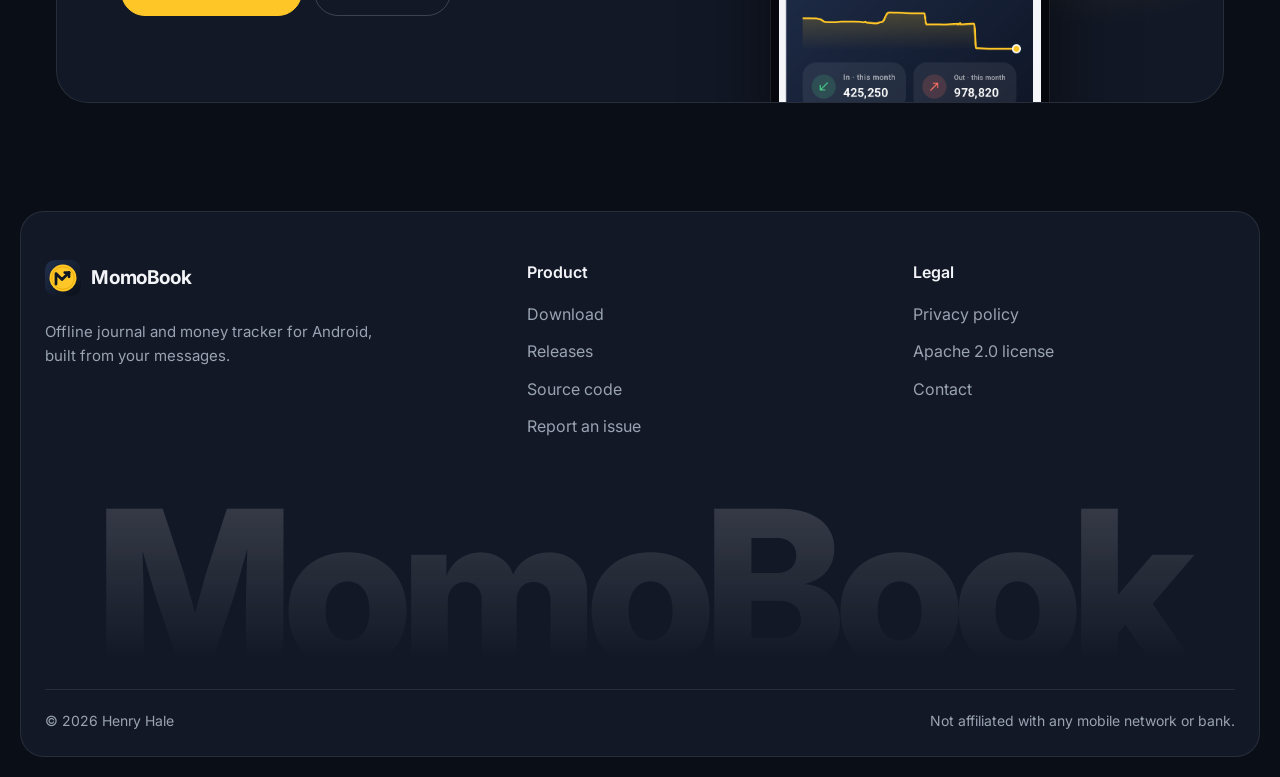
==== commit df79be14: "chore: describe supported messages as mobile money and bank SMS" ====
--- a/docs/index.html
+++ b/docs/index.html
@@ -85,6 +85,8 @@
           <li>MTN MoMo</li>
           <li>Airtel Money</li>
           <li>Centenary Bank</li>
+          <li>DTB</li>
+          <li>Stanbic Bank</li>
           <li class="soon">More coming</li>
         </ul>
       </div>
@@ -220,7 +222,7 @@
           </details>
           <details>
             <summary>Which networks and banks are supported?<svg class="plus" viewBox="0 0 24 24" fill="none" stroke="currentColor" stroke-width="1.8" stroke-linecap="round" aria-hidden="true"><path d="M12 5v14M5 12h14"/></svg></summary>
-            <p>MTN MoMo, Airtel Money and Centenary Bank, using the message formats from Uganda (UGX). More channels and countries are planned. To request one, <a href="https://github.com/henryhale/momobook/issues">open an issue</a> with a few sample messages, with personal details removed.</p>
+            <p>Mobile money and bank SMS from Uganda (UGX); see the list at the top of this page. More channels and countries are planned. To request one, <a href="https://github.com/henryhale/momobook/issues">open an issue</a> with a few sample messages, with personal details removed.</p>
           </details>
           <details>
             <summary>What if I delete an SMS?<svg class="plus" viewBox="0 0 24 24" fill="none" stroke="currentColor" stroke-width="1.8" stroke-linecap="round" aria-hidden="true"><path d="M12 5v14M5 12h14"/></svg></summary>
@@ -289,7 +291,7 @@
       <div class="wordmark" aria-hidden="true">MomoBook</div>
       <div class="foot-bottom">
         <span>© 2026 Henry Hale</span>
-        <span>Not affiliated with MTN, Airtel or Centenary Bank.</span>
+        <span>Not affiliated with any mobile network or bank.</span>
       </div>
     </div>
   </footer>
